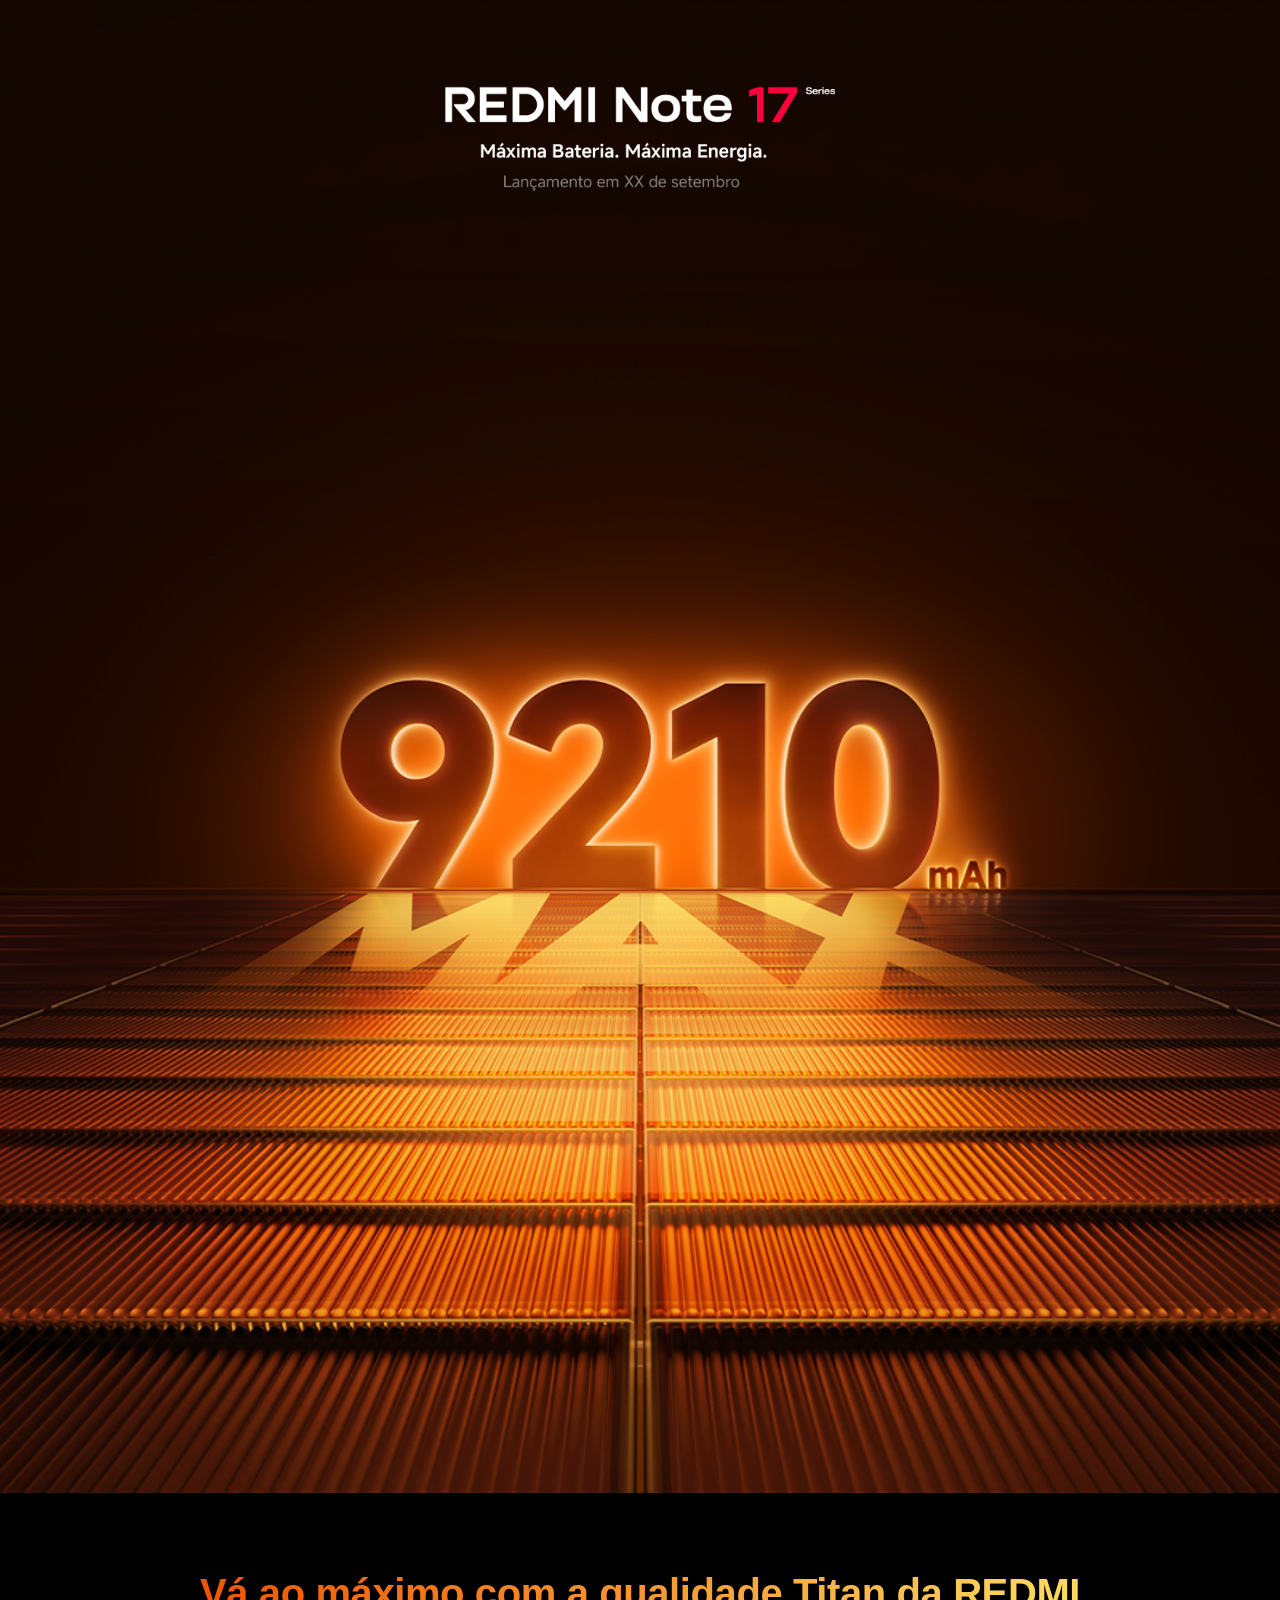
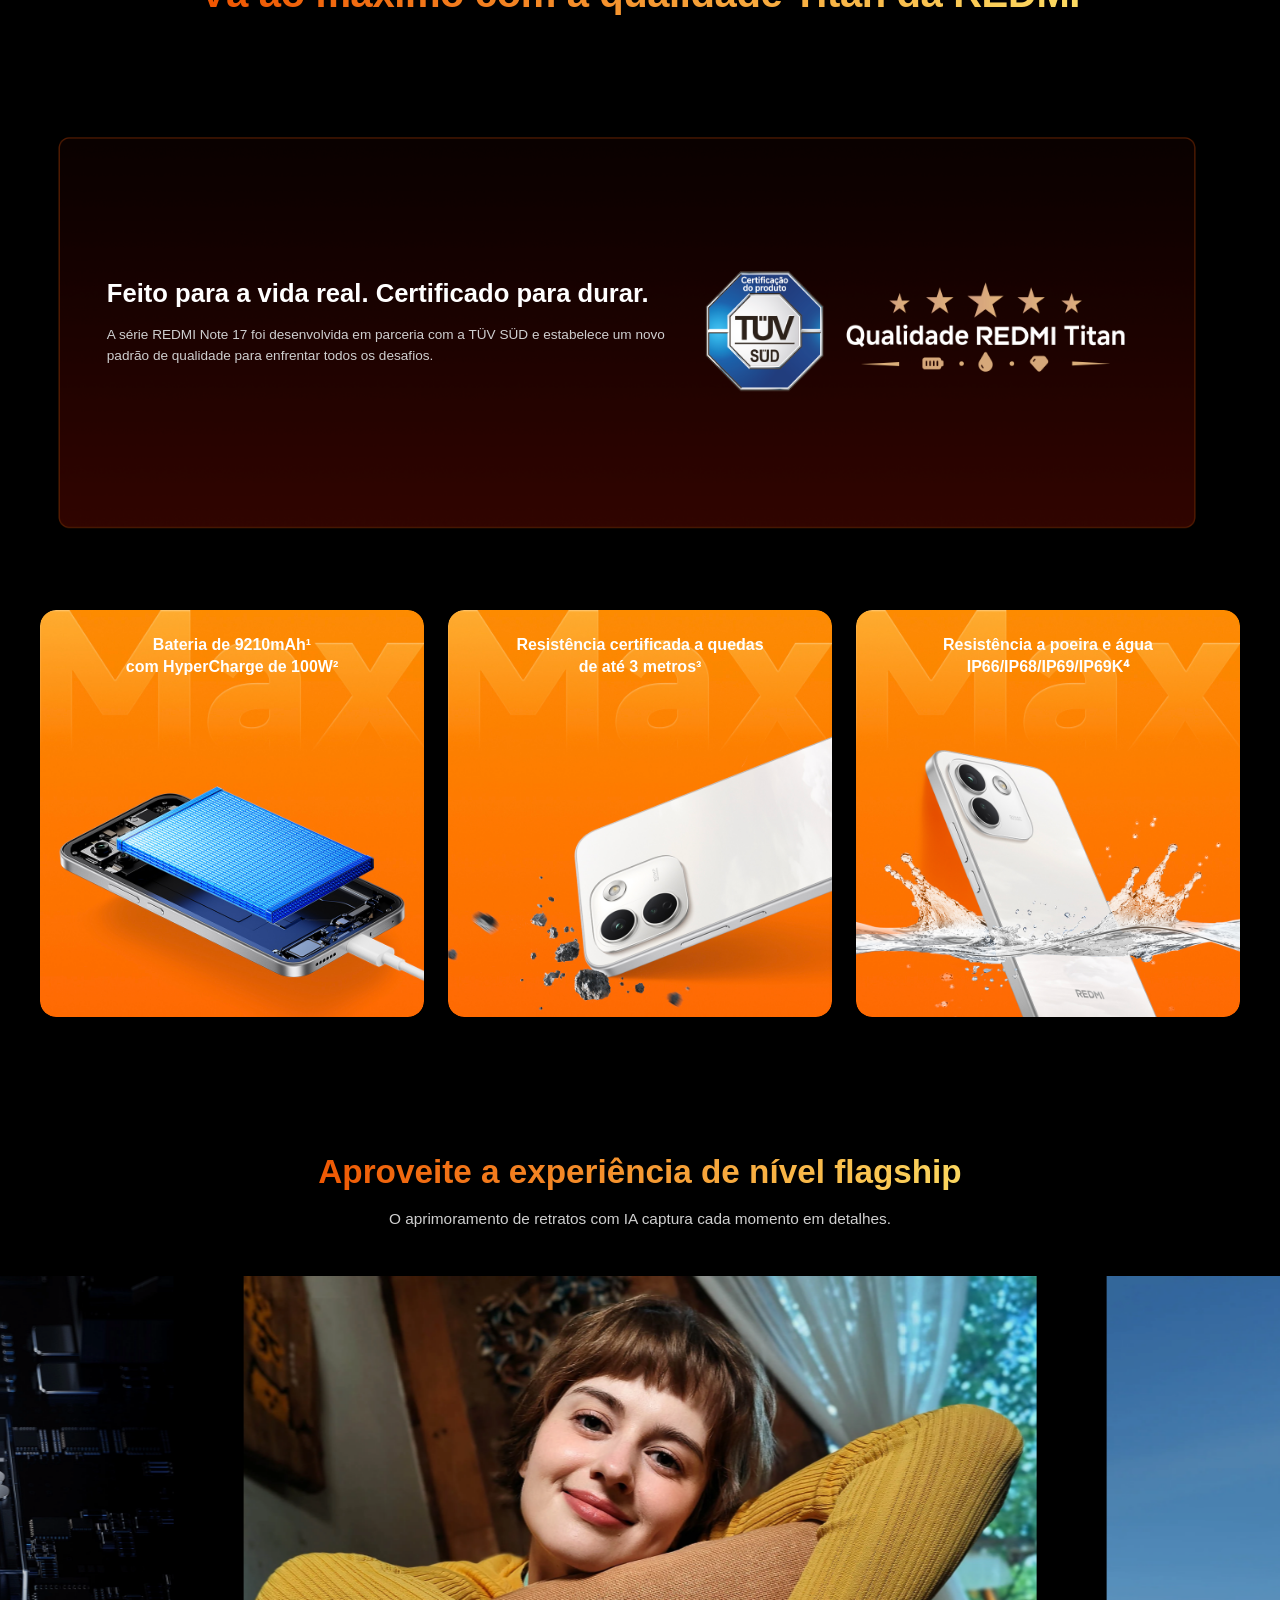
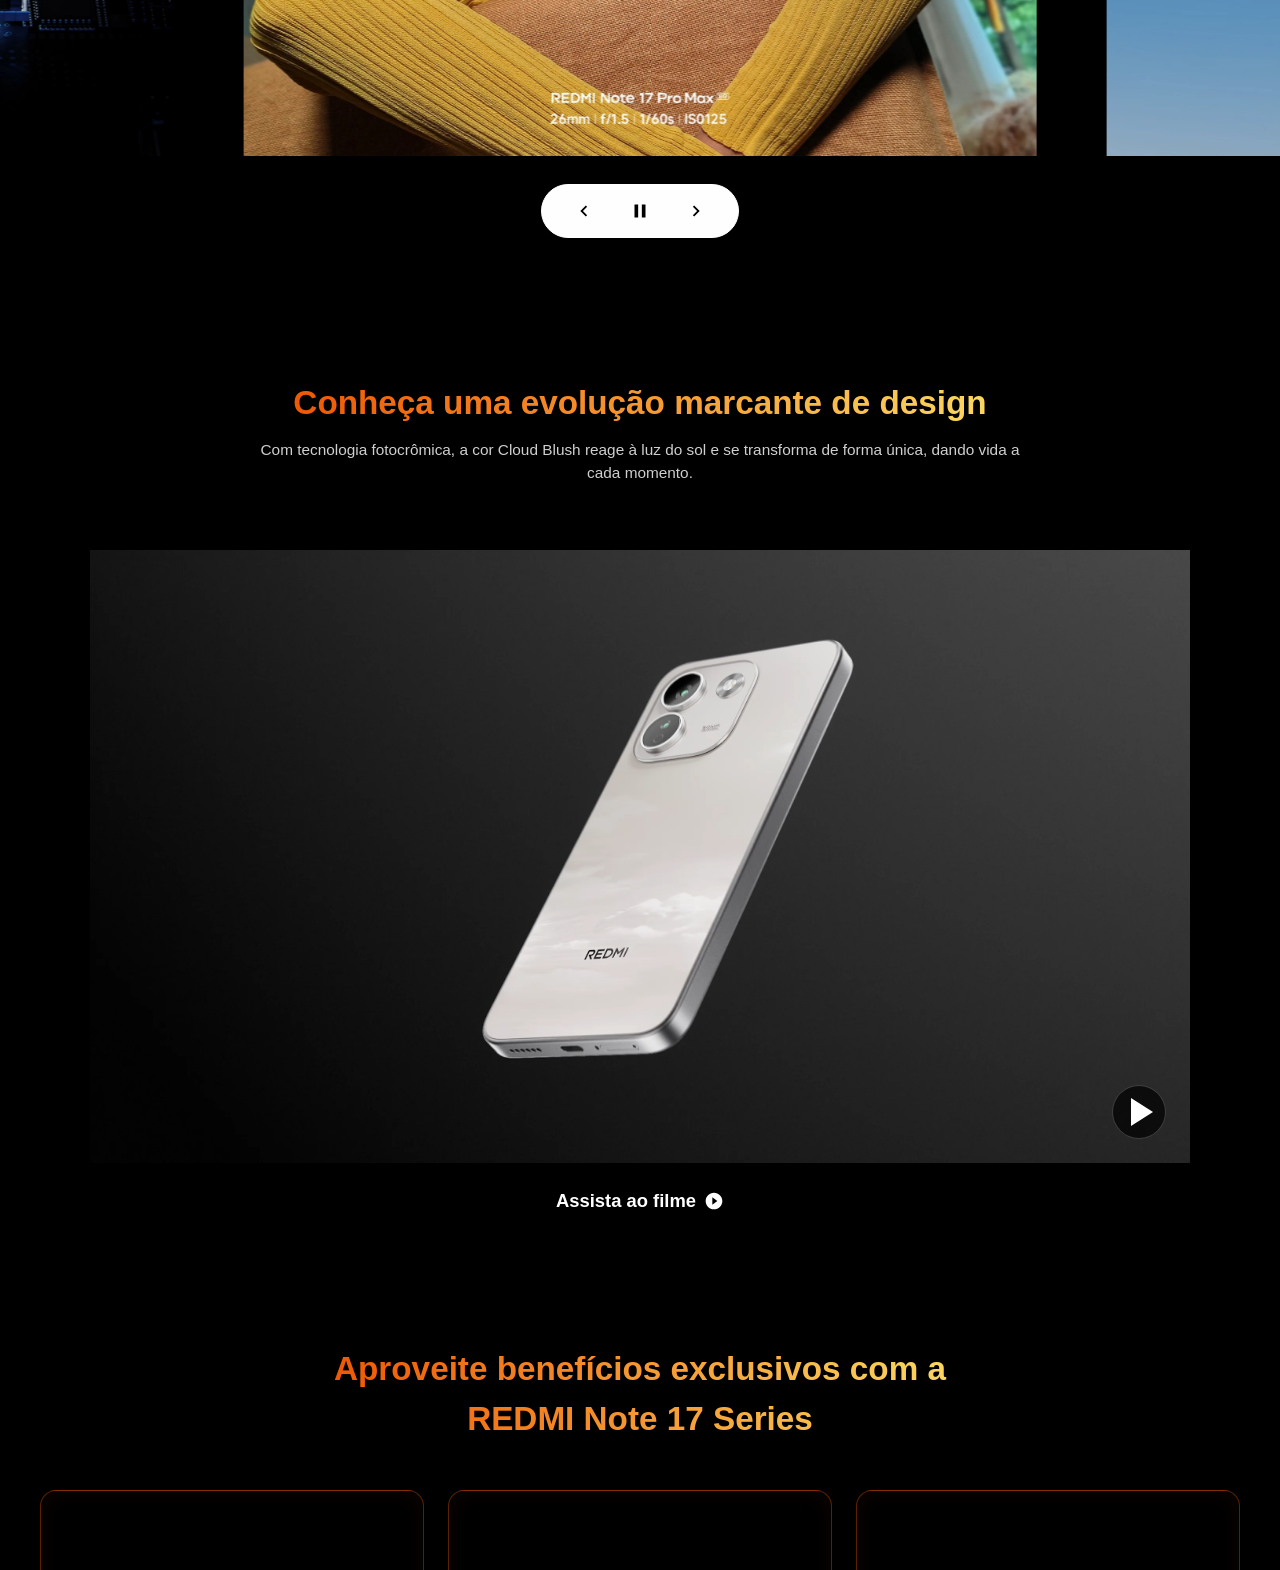
==== index.html @ 30ab3078 "vs01" ====
<!DOCTYPE html>
<html lang="pt-BR">

<head>
    <meta charset="UTF-8">
    <meta name="viewport" content="width=device-width, initial-scale=1.0">
    <meta name="description" content="Landing Page Premium - REDMI Note 17 Series">
    <title>REDMI Note 17 Series</title>

    <link rel="stylesheet" href="https://i02.appmifile.com/i18n/fonts/MiSansLatin/index.css">
    <link rel="stylesheet" href="css/style.css">
</head>

<body>

    <!-- CONTAINER PRINCIPAL DA LANDING PAGE (LINX READY) -->
    <main class="rn17-lp" id="rn17-lp">

        <!-- 1. HERO -->
        <header class="rn17-hero">
            <div class="rn17-hero__content">
                <div class="rn17-hero__slogan">
                    <picture>
                        <source media="(max-width: 768px)" srcset="assets/mob/Slogan.png">
                        <img src="assets/Desk/Slogan.png"
                            alt="REDMI Note 17 Series - Máxima Bateria. Máxima Energia. Lançamento em XX de setembro"
                            loading="eager">
                    </picture>
                </div>
            </div>
            <picture class="rn17-hero__bg">
                <source media="(max-width: 768px)" srcset="assets/mob/KV.png">
                <img src="assets/Desk/Banner_desk_RN17_Bateria.png" alt="Fundo Hero" class="rn17-hero__bg-img"
                    loading="eager">
            </picture>
        </header>

        <!-- 2. TÍTULO TITAN -->
        <section class="rn17-titan">
            <h2 class="rn17-titan__title">Vá ao máximo com a qualidade Titan da REDMI</h2>
        </section>

        <!-- 3. CARD TÜV -->
        <section class="rn17-tuv">
            <div class="rn17-tuv__card">
                <div class="rn17-tuv__content">
                    <h3 class="rn17-tuv__title">Feito para a vida real. Certificado para durar.</h3>
                    <p class="rn17-tuv__text">A série REDMI Note 17 foi desenvolvida em parceria com a TÜV SÜD e
                        estabelece um
                        novo padrão de qualidade para enfrentar todos os desafios.</p>
                </div>
                <picture>
                    <source media="(max-width: 768px)" srcset="assets/mob/Titan.png">
                    <img src="assets/Desk/TUV.png" alt="Qualidade Titan REDMI" loading="lazy">
                </picture>
            </div>
        </section>

        <!-- 4. BENEFÍCIOS -->
        <section class="rn17-benefits">
            <div class="rn17-benefits__grid">
                <!-- Card 1 -->
                <div class="rn17-benefits__card">
                    <p class="rn17-benefits__text">Bateria de 9210mAh¹<br>com HyperCharge de 100W²</p>
                    <picture>
                        <source media="(max-width: 768px)" srcset="assets/mob/Imagem%203.jpg">
                        <img src="assets/Desk/Imagem 3.jpg" alt="Bateria 9210mAh" loading="lazy">
                    </picture>
                </div>
                <!-- Card 2 -->
                <div class="rn17-benefits__card">
                    <p class="rn17-benefits__text">Resistência certificada a quedas<br>de até 3 metros³</p>
                    <picture>
                        <source media="(max-width: 768px)" srcset="assets/mob/Imagem%204.jpg">
                        <img src="assets/Desk/Imagem 4.jpg" alt="Resistência a quedas" loading="lazy">
                    </picture>
                </div>
                <!-- Card 3 -->
                <div class="rn17-benefits__card">
                    <p class="rn17-benefits__text">Resistência a poeira e água<br>IP66/IP68/IP69/IP69K⁴</p>
                    <picture>
                        <source media="(max-width: 768px)" srcset="assets/mob/Imagem%205.jpg">
                        <img src="assets/Desk/Imagem 5.jpg" alt="Resistência IP68" loading="lazy">
                    </picture>
                </div>
            </div>
        </section>

        <!-- 5. EXPERIÊNCIA FLAGSHIP (Slider) -->
        <section class="rn17-flagship">
            <h2 class="rn17-section-title">Aproveite a experiência de nível flagship</h2>
            <p class="rn17-section-subtitle">O aprimoramento de retratos com IA captura cada momento em detalhes.</p>

            <div class="rn17-slider-wrapper">
                <div class="rn17-slider-track" id="rn17-slider-track">
                    <div class="rn17-slide">
                        <picture>
                            <source media="(max-width: 768px)" srcset="assets/mob/slide-mob-01.webp">
                            <img src="assets/Desk/Imagem 6.webp" alt="Retrato IA REDMI Note 17" loading="lazy">
                        </picture>
                    </div>
                    <div class="rn17-slide">
                        <picture>
                            <source media="(max-width: 768px)" srcset="assets/mob/slide-mob-03.webp">
                            <img src="assets/Desk/Imagem 7.webp" alt="Retrato Praia REDMI Note 17" loading="lazy">
                        </picture>
                    </div>
                    <div class="rn17-slide">
                        <picture>
                            <source media="(max-width: 768px)" srcset="assets/mob/slide-mob-02.webp">
                            <img src="assets/Desk/Imagem 8.webp" alt="Snapdragon 6 Gen 5" loading="lazy">
                        </picture>
                    </div>
                    <div class="rn17-slide">
                        <picture>
                            <source media="(max-width: 768px)" srcset="assets/mob/slide-mob-04.webp">
                            <img src="assets/Desk/Imagem 9.webp" alt="12GB + 12GB RAM" loading="lazy">
                        </picture>
                    </div>
                </div>

                <div class="rn17-slider-controls">
                    <button class="rn17-slider-btn prev" id="rn17-slider-prev" aria-label="Slide anterior">
                        <svg viewBox="0 0 24 24" width="22" height="22">
                            <path fill="currentColor" d="M15.41 16.59L10.83 12l4.58-4.59L14 6l-6 6 6 6 1.41-1.41z" />
                        </svg>
                    </button>
                    <button class="rn17-slider-btn play-pause" id="rn17-slider-play-pause" aria-label="Pausar slider">
                        <svg class="icon-pause" viewBox="0 0 24 24" width="22" height="22">
                            <path fill="currentColor" d="M6 19h4V5H6v14zm8-14v14h4V5h-4z" />
                        </svg>
                        <svg class="icon-play" viewBox="0 0 24 24" width="22" height="22" style="display:none;">
                            <path fill="currentColor" d="M8 5v14l11-7z" />
                        </svg>
                    </button>
                    <button class="rn17-slider-btn next" id="rn17-slider-next" aria-label="Próximo slide">
                        <svg viewBox="0 0 24 24" width="22" height="22">
                            <path fill="currentColor" d="M8.59 16.59L13.17 12 8.59 7.41 10 6l6 6-6 6-1.41-1.41z" />
                        </svg>
                    </button>
                </div>
            </div>
        </section>

        <!-- 6. EVOLUÇÃO DE DESIGN -->
        <section class="rn17-design">
            <h2 class="rn17-section-title">Conheça uma evolução marcante de design</h2>
            <p class="rn17-section-subtitle">Com tecnologia fotocrômica, a cor Cloud Blush reage à luz do sol e se
                transforma
                de forma única, dando vida a cada momento.</p>
        </section>

        <!-- 7. VÍDEO DO PRODUTO -->
        <section class="rn17-video">
            <div class="rn17-video__thumbnail-box" id="rn17-open-video" role="button" tabindex="0">
                <picture>
                    <source media="(max-width: 768px)" srcset="assets/mob/videoframe_3147.png">
                    <img src="assets/Desk/videoframe_3147.png" alt="Apresentação Design"
                        class="rn17-video__thumbnail-img" loading="lazy">
                </picture>
                <div class="rn17-video__play-overlay">
                    <svg viewBox="0 0 24 24" width="48" height="48">
                        <path fill="currentColor" d="M8 5v14l11-7z" />
                    </svg>
                </div>
            </div>
            <div class="rn17-video__watch-btn" id="rn17-watch-btn" role="button" tabindex="0">
                Assista ao filme
                <svg viewBox="0 0 24 24" width="20" height="20" style="vertical-align: middle; margin-left: 8px;">
                    <path fill="currentColor"
                        d="M12 2C6.48 2 2 6.48 2 12s4.48 10 10 10 10-4.48 10-10S17.52 2 12 2zm-2 14.5v-9l6 4.5-6 4.5z" />
                </svg>
            </div>
        </section>

        <!-- 8. BENEFÍCIOS EXCLUSIVOS -->
        <section class="rn17-exclusive">
            <h2 class="rn17-section-title rn17-text-center">Aproveite benefícios exclusivos com a<br>REDMI Note 17
                Series</h2>

            <div class="rn17-exclusive__grid">
                <!-- Spotify -->
                <div class="rn17-exclusive__card">
                    <p>Teste de 3 meses do<br>Spotify Premium sem custo⁸</p>
                    <picture>
                        <source media="(max-width: 768px)" srcset="assets/mob/SPOTIFY.png">
                        <img src="assets/Desk/SPOTIFY.png" alt="Spotify" class="rn17-exclusive__icon" loading="lazy">
                    </picture>
                </div>
                <!-- YouTube -->
                <div class="rn17-exclusive__card">
                    <p>Teste de 2 meses do<br>YouTube Premium sem custo⁸</p>
                    <picture>
                        <source media="(max-width: 768px)" srcset="assets/mob/YOUTUBE.png">
                        <img src="assets/Desk/YOUTUBE.png" alt="YouTube" class="rn17-exclusive__icon" loading="lazy">
                    </picture>
                </div>
                <!-- Google One -->
                <div class="rn17-exclusive__card">
                    <p>Teste de 6 meses do Google One<br>com 200 GB de armazenamento<br>em nuvem sem custo⁸</p>
                    <picture>
                        <source media="(max-width: 768px)" srcset="assets/mob/1.png">
                        <img src="assets/Desk/1.png" alt="Google One" class="rn17-exclusive__icon" loading="lazy">
                    </picture>
                </div>
            </div>
        </section>

        <!-- 9. DISCLAIMER FINAL -->
        <footer class="rn17-disclaimer">
            <div class="rn17-disclaimer__content">
                <p>1. A capacidade típica da bateria é de 9210mAh.<br>2. Recomenda-se usar um adaptador de energia
                    Xiaomi de
                    100W ou superior.<br>3. Os dados de resistência a quedas de 3 metros são certificados pela SGS. O
                    telefone pode resistir a uma queda de 3 metros sobre uma superfície lisa de granito em condições de
                    teste do padrão SGS. Os resultados reais podem variar. Como dispositivo eletrônico de precisão, o
                    telefone ainda corre risco de danos em caso de queda. Tenha cuidado para evitar quedas e
                    colisões.<br>4.
                    O dispositivo é certificado como resistente à água e poeira exclusivamente em condições
                    laboratoriais
                    específicas que não correspondem às condições normais de uso. A garantia não cobre danos por
                    líquidos
                    causados por condições diferentes das condições de teste. A proteção contra entrada de água não é
                    permante e pode se deteriorar devido a desgastes, danos físicos e/ou à desmontagem necessária para
                    reparo. Para mais informações, consulte o site oficial da Xiaomi.<br>5. A experiência de software
                    semelhante à de um aparelho novo por 72 meses foi testada com um teste dedicado de envelhecimento de
                    software, que compara a experiência de software à de quando o dispositivo é novo. Resultados obtidos
                    nos
                    Laboratórios Internos da Xiaomi. A situação real pode variar conforme o ambiente de rede, os
                    cenários de
                    uso, os hábitos pessoais e outros fatores.<br>6. Os 24 GB de RAM com extensão de memória baseiam-se
                    na
                    versão com 12 GB de RAM. A RAM adicional ocupará uma quantidade correspondente de armazenamento ROM.
                    A
                    extensão de memória está disponível somente quando houver espaço de armazenamento suficiente no
                    dispositivo. A capacidade real de expansão da memória RAM varia entre os modelos.<br>7. Consulte os
                    Termos e Condições (TC) em mi.com após o lançamento do produto.<br>8. Elegibilidade limitada.
                    Aplicam-se
                    os Termos e Condições. Consulte os Termos e Condições completos em mi.com para obter
                    detalhes.<br>*9210mAh no visual principal refere-se ao valor típico da capacidade da bateria do
                    REDMI
                    Note 17 Pro Max 5G.<br>*Max no visual principal refere-se à maior capacidade de bateria entre todos
                    os
                    smartphones Xiaomi até setembro de 2026.<br>*Os modelos específicos e as datas de venda podem variar
                    conforme a região. Consulte seu vendedor local sobre a disponibilidade.<br>*Os vídeos, elementos
                    visuais, imagens e informações de produto desta página são apenas ilustrativos e podem não
                    representar o
                    produto final.<br>*Alguns recursos de smartphone mencionados nesta página não estão disponíveis em
                    todos
                    os telefones da série e podem estar disponíveis apenas em determinados modelos. Consulte o produto
                    real
                    para verificar os recursos disponíveis.</p>
            </div>
        </footer>

        <!-- MODAL VÍDEO -->
        <div class="rn17-modal" id="rn17-video-modal" aria-hidden="true">
            <div class="rn17-modal__overlay" id="rn17-video-overlay"></div>
            <div class="rn17-modal__content">
                <button class="rn17-modal__close" id="rn17-video-close" aria-label="Fechar vídeo">×</button>
                <video id="rn17-product-video" controls playsinline>
                    <source src="assets/Desk/a7005c0b4cedb954933821efaecbc8df.mp4" type="video/mp4">
                    Seu navegador não suporta a tag de vídeo.
                </video>
            </div>
        </div>

    </main>

    <script src="js/main.js"></script>
</body>

</html>
---- css/style.css ----
/* ==========================================================================
   REDMI NOTE 17 SERIES - LANDING PAGE (LINX READY)
   Arquivo Único de Estilos (Reset + Design System + Responsividade)
   ========================================================================== */

/* --------------------------------------------------------------------------
   0. RESET ESCOPADO (Protegido contra conflitos com a plataforma Linx)
   -------------------------------------------------------------------------- */


* {
    box-sizing: border-box;
    margin: 0;
    padding: 0;
}

.rn17-lp img,
.rn17-lp picture,
.rn17-lp video,
.rn17-lp canvas,
.rn17-lp svg {
    display: block;
    max-width: 100%;
}

.rn17-lp input,
.rn17-lp button,
.rn17-lp textarea,
.rn17-lp select {
    font: inherit;
}

.rn17-lp p,
.rn17-lp h1,
.rn17-lp h2,
.rn17-lp h3,
.rn17-lp h4,
.rn17-lp h5,
.rn17-lp h6 {
    overflow-wrap: break-word;
}

.rn17-lp a {
    text-decoration: none;
    color: inherit;
}

.rn17-lp ul,
.rn17-lp ol {
    list-style: none;
}

.rn17-lp button {
    background: none;
    border: none;
    cursor: pointer;
}

/* --------------------------------------------------------------------------
   1. DESIGN SYSTEM E CONTAINER PRINCIPAL
   -------------------------------------------------------------------------- */
.rn17-lp {
    --rn17-bg: #000000;
    --rn17-orange: #ff7a00;
    --rn17-orange-light: #ff9d3f;
    --rn17-gold: #dca55d;
    --rn17-text-primary: #ffffff;
    --rn17-text-secondary: #cfcfcf;
    --rn17-text-muted: #ffffff;
    --rn17-card-dark: #120504;
    --rn17-card-border: rgba(255, 102, 0, 0.35);
    --rn17-font: 'MiSans Latin', 'MiSans', -apple-system, BlinkMacSystemFont, Arial, sans-serif;

    background-color: var(--rn17-bg);
    color: var(--rn17-text-primary);
    font-family: var(--rn17-font);
    overflow-x: hidden;
    margin: 0;
    padding: 0;
    width: 100%;
    position: relative;
    line-height: 1.5;
    -webkit-font-smoothing: antialiased;
    -moz-osx-font-smoothing: grayscale;
}

/* --------------------------------------------------------------------------
   2. HERO
   -------------------------------------------------------------------------- */
.rn17-hero {
    position: relative;
    width: 100%;
    display: flex;
    flex-direction: column;
    align-items: center;
    justify-content: flex-start;
    overflow: hidden;
    background-color: var(--rn17-bg);
}

.rn17-hero__content {
    position: absolute;
    top: 0;
    left: 0;
    width: 100%;
    z-index: 2;
    display: flex;
    flex-direction: column;
    align-items: center;
    justify-content: center;
    padding-top: clamp(30px, 4vw, 60px);
    text-align: center;
    pointer-events: none;
}

.rn17-hero__slogan {
    display: flex;
    justify-content: center;
    align-items: center;
    width: 100%;
}

.rn17-hero__slogan picture {
    display: flex;
    justify-content: center;
    align-items: center;
    width: 100%;
}

.rn17-hero__slogan img {
    width: clamp(280px, 32vw, 520px);
    max-width: 90%;
    height: auto;
    display: block;
    margin: 0 auto;
}

.rn17-hero__bg {
    position: relative;
    width: 100%;
    display: block;
    z-index: 1;
}

.rn17-hero__bg-img {
    width: 100%;
    height: auto;
    display: block;
    object-fit: contain;
}

/* --------------------------------------------------------------------------
   3. TÍTULO TITAN
   -------------------------------------------------------------------------- */
.rn17-titan {
    padding: 70px 20px 40px;
    text-align: center;
}

.rn17-titan__title {
    font-size: clamp(1.4rem, 3.5vw, 2.5rem);
    font-weight: 700;
    letter-spacing: -0.01em;
    margin: 0;
    text-align: center;
    background-image: linear-gradient(to right, rgb(239, 84, 0), rgb(252, 219, 98));
    -webkit-background-clip: text;
    background-clip: text;
    color: transparent;
    display: inline-block;
}

/* --------------------------------------------------------------------------
   4. CARD TÜV
   -------------------------------------------------------------------------- */
.rn17-tuv {
    padding: 20px;
    display: flex;
    justify-content: center;
}

.rn17-tuv__card {
    max-width: 82rem;
    width: 100%;
    border-radius: 16px;
    overflow: hidden;
    position: relative;
}

.rn17-tuv__content {
    position: absolute;
    top: 50%;
    left: 7%;
    transform: translateY(-50%);
    max-width: 46%;
    z-index: 2;
}

.rn17-tuv__title {
    font-size: clamp(1.2rem, 2vw, 1.9rem);
    font-weight: 700;
    margin: 0 0 14px 0;
    color: #ffffff;
    line-height: 1.3;
}

.rn17-tuv__text {
    font-size: clamp(0.85rem, 1vw, 1.1rem);
    line-height: 1.55;
    color: var(--rn17-text-secondary);
    margin: 0;
}

.rn17-tuv__card picture,
.rn17-tuv__card img {
    width: 100%;
    height: auto;
    display: block;
    border-radius: 16px;
}

/* --------------------------------------------------------------------------
   5. BENEFÍCIOS
   -------------------------------------------------------------------------- */
.rn17-benefits {
    padding: 30px 20px 60px;
    display: flex;
    justify-content: center;
}

.rn17-benefits__grid {
    display: grid;
    grid-template-columns: repeat(3, 1fr);
    gap: 24px;
    max-width: 1200px;
    width: 100%;
}

.rn17-benefits__card {
    border-radius: 16px;
    overflow: hidden;
    position: relative;
    display: flex;
    justify-content: center;
    box-shadow: 0 8px 24px rgba(0, 0, 0, 0.4);
}

.rn17-benefits__text {
    position: absolute;
    top: 24px;
    left: 0;
    width: 100%;
    text-align: center;
    font-size: clamp(1rem, 1.25vw, 1.25rem);
    font-weight: 700;
    line-height: 1.35;
    z-index: 2;
    padding: 0 16px;
    margin: 0;
    color: #ffffff;
    box-sizing: border-box;
}

.rn17-benefits__card picture,
.rn17-benefits__card img {
    width: 100%;
    height: 100%;
    object-fit: cover;
    display: block;
    border-radius: 16px;
    transition: transform 0.3s ease;
}

.rn17-benefits__card:hover img {
    transform: scale(1.02);
}

/* --------------------------------------------------------------------------
   6. EXPERIÊNCIA FLAGSHIP (Slider)
   -------------------------------------------------------------------------- */
.rn17-flagship {
    padding: 70px 0;
    text-align: center;
    overflow: hidden;
    width: 100%;
    position: relative;
}

.rn17-section-title {
    font-size: clamp(1.4rem, 2.6vw, 2.3rem);
    margin: 0 0 10px 0;
    font-weight: 700;
    text-align: center;
    padding: 0 20px;
    background-image: linear-gradient(to right, rgb(239, 84, 0), rgb(252, 219, 98));
    -webkit-background-clip: text;
    background-clip: text;
    color: transparent;
    display: inline-block;
}

.rn17-section-subtitle {
    font-size: clamp(0.9rem, 1.2vw, 1.15rem);
    color: var(--rn17-text-secondary);
    margin: 0 auto 36px auto;
    max-width: 800px;
    padding: 0 20px;
    line-height: 1.5;
    text-align: center;
}

.rn17-slider-wrapper {
    position: relative;
    width: 100%;
    overflow: hidden;
    margin: 0 auto;
    padding: 10px 0;
}

.rn17-slider-track {
    display: flex;
    align-items: center;
    gap: 70px;
    width: max-content;
    transition: transform 0.55s cubic-bezier(0.25, 1, 0.5, 1);
    will-change: transform;
    cursor: grab;
    user-select: none;
}

.rn17-slider-track:active {
    cursor: grabbing;
}

.rn17-slide {
    flex-shrink: 0;
    width: min(880px, 62vw);
    height: 480px;
    overflow: hidden;
    position: relative;
    transition: opacity 0.4s ease, transform 0.4s ease;
    opacity: 0.85;
}

.rn17-slide.active {
    opacity: 1;
}

.rn17-slide picture,
.rn17-slide img {
    display: block;
    width: 100%;
    height: 100%;
    object-fit: cover;
}

.rn17-slider-controls {
    display: flex;
    justify-content: center;
    align-items: center;
    gap: 20px;
    margin-top: 28px;
    background: rgba(255, 254, 254);
    backdrop-filter: blur(10px);
    -webkit-backdrop-filter: blur(10px);
    padding: 8px 24px;
    border-radius: 30px;
    width: fit-content;
    margin-left: auto;
    margin-right: auto;
    border: 1px solid rgba(255, 255, 255);
}

.rn17-slider-btn {
    color: #000000;
    display: flex;
    align-items: center;
    justify-content: center;
    border-radius: 50%;
    width: 36px;
    height: 36px;
    transition: background 0.2s, transform 0.2s;
    background: none;
    border: none;
    cursor: pointer;
}

.rn17-slider-btn:hover {
    background: rgba(255, 255, 255);
    transform: scale(1.08);
}

/* --------------------------------------------------------------------------
   7. EVOLUÇÃO DE DESIGN
   -------------------------------------------------------------------------- */
.rn17-design {
    padding: 60px 20px 30px;
    text-align: center;
}

/* --------------------------------------------------------------------------
   8. VÍDEO DO PRODUTO
   -------------------------------------------------------------------------- */
.rn17-video {
    display: flex;
    flex-direction: column;
    align-items: center;
    padding: 0 20px 70px;
}

.rn17-video__thumbnail-box {
    position: relative;
    max-width: 1100px;
    width: 100%;
    overflow: hidden;
    cursor: pointer;
    background: #000;
}

.rn17-video__thumbnail-box picture,
.rn17-video__thumbnail-img {
    width: 100%;
    height: auto;
    display: block;
    transition: opacity 0.3s;
}

.rn17-video__thumbnail-box:hover .rn17-video__thumbnail-img {
    opacity: 0.85;
}

.rn17-video__play-overlay {
    position: absolute;
    bottom: 24px;
    right: 24px;
    width: 54px;
    height: 54px;
    background: rgba(0, 0, 0, 0.7);
    border: 1px solid rgba(255, 255, 255, 0.2);
    border-radius: 50%;
    display: flex;
    align-items: center;
    justify-content: center;
    color: white;
    transition: background 0.3s, transform 0.3s;
}

.rn17-video__thumbnail-box:hover .rn17-video__play-overlay {
    background: rgba(0, 0, 0, 0.9);
    transform: scale(1.08);
}

.rn17-video__watch-btn {
    margin-top: 24px;
    font-size: 1.15rem;
    font-weight: 700;
    cursor: pointer;
    display: flex;
    align-items: center;
    justify-content: center;
    color: #ffffff;
    transition: color 0.3s;
}

.rn17-video__watch-btn:hover {
    color: var(--rn17-orange-light);
}

/* --------------------------------------------------------------------------
   9. MODAL DE VÍDEO
   -------------------------------------------------------------------------- */
.rn17-modal {
    position: fixed;
    top: 0;
    left: 0;
    width: 100%;
    height: 100%;
    z-index: 99999;
    display: flex;
    align-items: center;
    justify-content: center;
    opacity: 0;
    visibility: hidden;
    transition: opacity 0.3s ease, visibility 0.3s ease;
}

.rn17-modal.active {
    opacity: 1;
    visibility: visible;
}

.rn17-modal__overlay {
    position: absolute;
    top: 0;
    left: 0;
    width: 100%;
    height: 100%;
    background: rgba(0, 0, 0, 0.92);
}

.rn17-modal__content {
    position: relative;
    width: 90%;
    max-width: 1000px;
    background: #000;
    border-radius: 12px;
    overflow: hidden;
    z-index: 100000;
}

.rn17-modal__close {
    position: absolute;
    top: 12px;
    right: 12px;
    color: white;
    font-size: 2rem;
    line-height: 1;
    z-index: 100001;
    background: rgba(0, 0, 0, 0.6);
    border: none;
    border-radius: 50%;
    width: 40px;
    height: 40px;
    display: flex;
    align-items: center;
    justify-content: center;
    cursor: pointer;
}

.rn17-modal__content video {
    width: 100%;
    height: auto;
    display: block;
}

/* --------------------------------------------------------------------------
   10. BENEFÍCIOS EXCLUSIVOS
   -------------------------------------------------------------------------- */
.rn17-exclusive {
    padding: 60px 20px 70px;
    display: flex;
    flex-direction: column;
    align-items: center;
}

.rn17-text-center {
    text-align: center;
}

.rn17-exclusive__grid {
    display: grid;
    grid-template-columns: repeat(3, 1fr);
    gap: 24px;
    max-width: 1200px;
    width: 100%;
    margin-top: 36px;
}

.rn17-exclusive__card {
    background: linear-gradient(#000 22%, #470c04 100%);
    border: 1px solid rgba(255, 102, 0, 0.35);
    border-radius: 16px;
    padding: 36px 20px;
    display: flex;
    flex-direction: column;
    align-items: center;
    text-align: center;
    justify-content: center;
    gap: 32px;
    aspect-ratio: 1 / 1;
    width: 100%;
    box-sizing: border-box;
    box-shadow: inset 0 0 24px rgba(255, 102, 0, 0.05), 0 8px 24px rgba(0, 0, 0, 0.4);
    transition: transform 0.3s ease, border-color 0.3s ease;
}


.rn17-exclusive__card:hover {
    transform: translateY(-4px);
    border-color: rgba(255, 120, 0, 0.55);
}

.rn17-exclusive__card picture {
    display: flex;
    justify-content: center;
    align-items: center;
    width: 100%;
}

.rn17-exclusive__card p {
    font-size: 1.05rem;
    font-weight: 700;
    line-height: 1.4;
    margin: 0;
    color: #ffffff;
}

.rn17-exclusive__icon {
    width: 72px;
    height: 72px;
    object-fit: contain;
    display: block;
    margin: 0 auto;
}

/* --------------------------------------------------------------------------
   11. DISCLAIMER FINAL
   -------------------------------------------------------------------------- */
.rn17-disclaimer {
    padding: 40px 20px 60px;
    background-color: #000;
}

.rn17-disclaimer__content {
    max-width: 1200px;
    margin: 0 auto;
    font-size: 0.75rem;
    color: var(--rn17-text-muted);
    text-align: center;
    line-height: 1.55;
}

/* ==========================================================================
   12. RESPONSIVIDADE (MEDIA QUERIES)
   ========================================================================== */

/* ---- 1200px — Notebook / Small Desktop ---- */
@media (max-width: 1200px) {

    .rn17-benefits__grid,
    .rn17-exclusive__grid {
        gap: 16px;
    }
}

/* ---- 1024px — Tablet Landscape ---- */
@media (max-width: 1024px) {

    .rn17-benefits__grid,
    .rn17-exclusive__grid {
        grid-template-columns: repeat(2, 1fr);
        gap: 18px;
    }

    .rn17-tuv__content {
        max-width: 52%;
        left: 6%;
    }

    .rn17-slide {
        width: min(720px, 70vw);
        height: 400px;
    }
}

/* ---- 768px — Tablet Portrait / Mobile ---- */
@media (max-width: 768px) {

    /* 1. HERO */
    .rn17-hero {
        min-height: auto;
        justify-content: flex-start;
    }

    .rn17-hero__content {
        padding-top: clamp(20px, 4.5vw, 36px);
        width: 100%;
        display: flex;
        flex-direction: column;
        align-items: center;
        justify-content: center;
        text-align: center;
        box-sizing: border-box;
    }

    .rn17-hero__slogan {
        width: 100%;
        display: flex;
        justify-content: center;
        align-items: center;
    }

    .rn17-hero__slogan picture {
        display: flex;
        justify-content: center;
        align-items: center;
        width: 100%;
    }

    .rn17-hero__slogan img {
        width: 76%;
        max-width: 320px;
        height: auto;
        display: block;
        margin: 0 auto;
    }

    /* 2. TÍTULO TITAN */
    .rn17-titan {
        padding: 48px 16px 24px;
        text-align: center;
    }

    .rn17-titan__title {
        font-size: clamp(1.2rem, 4.2vw, 1.55rem);
        line-height: 1.35;
        text-align: center;
    }

    /* 3. CARD TÜV */
    .rn17-tuv {
        padding: 0 16px 24px;
        display: flex;
        justify-content: center;
    }

    .rn17-tuv__card {
        position: relative;
        width: 100%;
        max-width: 440px;
        border-radius: 16px;
        overflow: hidden;
        display: block;
        background: transparent;
        border: none;
        padding: 0;
        box-shadow: 0 8px 24px rgba(0, 0, 0, 0.4);
    }

    .rn17-tuv__card picture,
    .rn17-tuv__card picture img {
        width: 100%;
        height: auto;
        display: block;
        border-radius: 16px;
    }

    .rn17-tuv__content {
        position: absolute;
        top: 10%;
        left: 0;
        width: 100%;
        transform: none;
        max-width: 100%;
        text-align: center;
        padding: 0 20px;
        box-sizing: border-box;
        z-index: 2;
        margin-bottom: 0;
    }

    .rn17-tuv__title {
        font-size: clamp(1.15rem, 3.8vw, 1.35rem);
        font-weight: 700;
        margin-bottom: 10px;
        line-height: 1.3;
        text-align: center;
        color: #ffffff;
    }

    .rn17-tuv__text {
        font-size: clamp(0.78rem, 2.4vw, 0.88rem);
        line-height: 1.5;
        color: var(--rn17-text-secondary);
        max-width: 320px;
        margin: 0 auto;
        text-align: center;
    }

    /* 4. BENEFÍCIOS */
    .rn17-benefits {
        padding: 10px 43px 36px;
        display: flex;
        justify-content: center;
    }

    .rn17-benefits__grid {
        grid-template-columns: 1fr;
        gap: 16px;
        width: 100%;
        max-width: 440px;
    }

    .rn17-benefits__card {
        border-radius: 0;
        position: relative;
        overflow: hidden;
        box-shadow: none;
    }

    .rn17-benefits__card picture,
    .rn17-benefits__card img {
        border-radius: 0;
        width: 100%;
        height: auto;
        display: block;
    }

    .rn17-benefits__text {
        font-size: clamp(1.1rem, 3.8vw, 1.35rem);
        font-weight: 700;
        top: 10%;
        padding: 0 16px;
        line-height: 1.3;
    }

    /* 5. FLAGSHIP SLIDER */
    .rn17-flagship {
        padding: 44px 0 28px;
    }

    .rn17-flagship .rn17-section-title {
        font-size: clamp(1.2rem, 4.2vw, 1.45rem);
        line-height: 1.3;
        padding: 0 16px;
        margin-bottom: 8px;
    }

    .rn17-flagship .rn17-section-subtitle {
        font-size: 0.88rem;
        padding: 0 20px;
        margin-bottom: 24px;
        line-height: 1.45;
    }

    .rn17-slider-wrapper {
        padding: 0;
    }

    .rn17-slider-track {
        gap: 14px;
    }

    .rn17-slide {
        width: 78vw;
        max-width: 360px;
        height: clamp(500px, 128vw, 560px);
        border-radius: 0;
        opacity: 0.95;
    }

    .rn17-slide.active {
        opacity: 1;
    }

    .rn17-slide picture,
    .rn17-slide img {
        border-radius: 0;
        object-fit: cover;
    }

    .rn17-slider-controls {
        margin-top: 22px;
        gap: 18px;
        padding: 6px 20px;
        background: #ffffff;
    }

    .rn17-slider-btn {
        width: 32px;
        height: 32px;
        color: #000000;
    }

    /* 6. EVOLUÇÃO DE DESIGN */
    .rn17-design {
        padding: 40px 16px 24px;
    }

    .rn17-design .rn17-section-title {
        font-size: clamp(1.2rem, 4.2vw, 1.45rem);
        line-height: 1.3;
    }

    .rn17-design .rn17-section-subtitle {
        font-size: 0.88rem;
        line-height: 1.55;
    }

    /* 7. VÍDEO DO PRODUTO */
    .rn17-video {
        padding: 0 16px 50px;
    }

    .rn17-video__thumbnail-box {
        width: 100%;
        max-width: 440px;
    }

    .rn17-video__play-overlay {
        bottom: 12px;
        right: 12px;
        width: 38px;
        height: 38px;
    }

    .rn17-video__play-overlay svg {
        width: 24px;
        height: 24px;
    }

    .rn17-video__watch-btn {
        font-size: 1rem;
        margin-top: 18px;
    }

    /* 8. BENEFÍCIOS EXCLUSIVOS */
    .rn17-exclusive {
        padding: 22px 43px 50px;
    }

    .rn17-exclusive .rn17-section-title {
        font-size: clamp(1.2rem, 4.2vw, 1.45rem);
        line-height: 1.35;
        padding: 0 10px;
    }

    .rn17-exclusive__grid {
        display: flex;
        flex-direction: column;
        align-items: center;
        gap: 16px;
        margin-top: 28px;
        width: 100%;
        max-width: 440px;
    }

    .rn17-exclusive__card {
        background: linear-gradient(#000 22%, #470c04 100%);
        border: 1px solid rgb(255, 102, 0);
        border-radius: 16px;
        padding: clamp(24px, 6vw, 36px) 20px;
        aspect-ratio: 1 / 1;
        width: 100%;
        max-width: 440px;
        min-height: auto;
        display: flex;
        flex-direction: column;
        align-items: center;
        justify-content: center;
        gap: clamp(22px, 5.5vw, 36px);
        text-align: center;
        box-shadow: inset 0 0 20px rgba(255, 102, 0, 0.05), 0 8px 24px rgba(0, 0, 0, 0.4);
    }

    .rn17-exclusive__card p {
        font-size: clamp(1.02rem, 3.6vw, 1.15rem);
        font-weight: 700;
        line-height: 1.35;
        color: #ffffff;
        margin: 0;
    }

    .rn17-exclusive__icon {
        width: clamp(64px, 17vw, 76px);
        height: auto;
    }

    /* 9. DISCLAIMER */
    .rn17-disclaimer {
        padding: 28px 16px 50px;
    }

    .rn17-disclaimer__content {
        font-size: 0.68rem;
        text-align: left;
        line-height: 1.55;
    }
}

/* ---- 480px — Mobile Small ---- */
@media (max-width: 480px) {
    .rn17-hero__content {
        padding-top: clamp(18px, 5vw, 28px);
    }

    .rn17-hero__slogan img {
        width: 80%;
        max-width: 280px;
    }

    .rn17-titan__title,
    .rn17-section-title {
        font-size: 1.25rem;
    }

    .rn17-section-subtitle {
        font-size: 0.82rem;
    }

    .rn17-tuv__title {
        font-size: 1.2rem;
    }

    .rn17-tuv__text {
        font-size: 0.8rem;
    }

    .rn17-benefits__text {
        font-size: 1.1rem;
        top: 9%;
    }

    .rn17-slide {
        width: 78vw;
        max-width: 340px;
        height: clamp(480px, 126vw, 540px);
        border-radius: 0;
    }

    .rn17-exclusive__card {
        aspect-ratio: 1 / 1;
        padding: clamp(20px, 5vw, 30px) 16px;
        gap: clamp(18px, 4.5vw, 28px);
    }

    .rn17-exclusive__card p {
        font-size: clamp(0.92rem, 3.5vw, 1.05rem);
    }

    .rn17-exclusive__icon {
        width: clamp(58px, 15vw, 68px);
        height: auto;
    }
}

/* ---- 375px — Mobile Extra Small ---- */
@media (max-width: 375px) {
    .rn17-hero__content {
        padding-top: clamp(14px, 4.5vw, 22px);
    }

    .rn17-hero__slogan img {
        width: 82%;
        max-width: 250px;
    }

    .rn17-titan__title,
    .rn17-section-title {
        font-size: 1.15rem;
    }

    .rn17-tuv__title {
        font-size: 1.1rem;
    }

    .rn17-benefits__text {
        font-size: 0.98rem;
        top: 8%;
    }

    .rn17-slide {
        width: 78vw;
        max-width: 310px;
        height: clamp(440px, 126vw, 490px);
        border-radius: 0;
    }

    .rn17-exclusive__card {
        aspect-ratio: 1 / 1;
        padding: 18px 14px;
        gap: 16px;
    }

    .rn17-exclusive__card p {
        font-size: 0.88rem;
    }

    .rn17-exclusive__icon {
        width: 52px;
        height: 52px;
    }
}
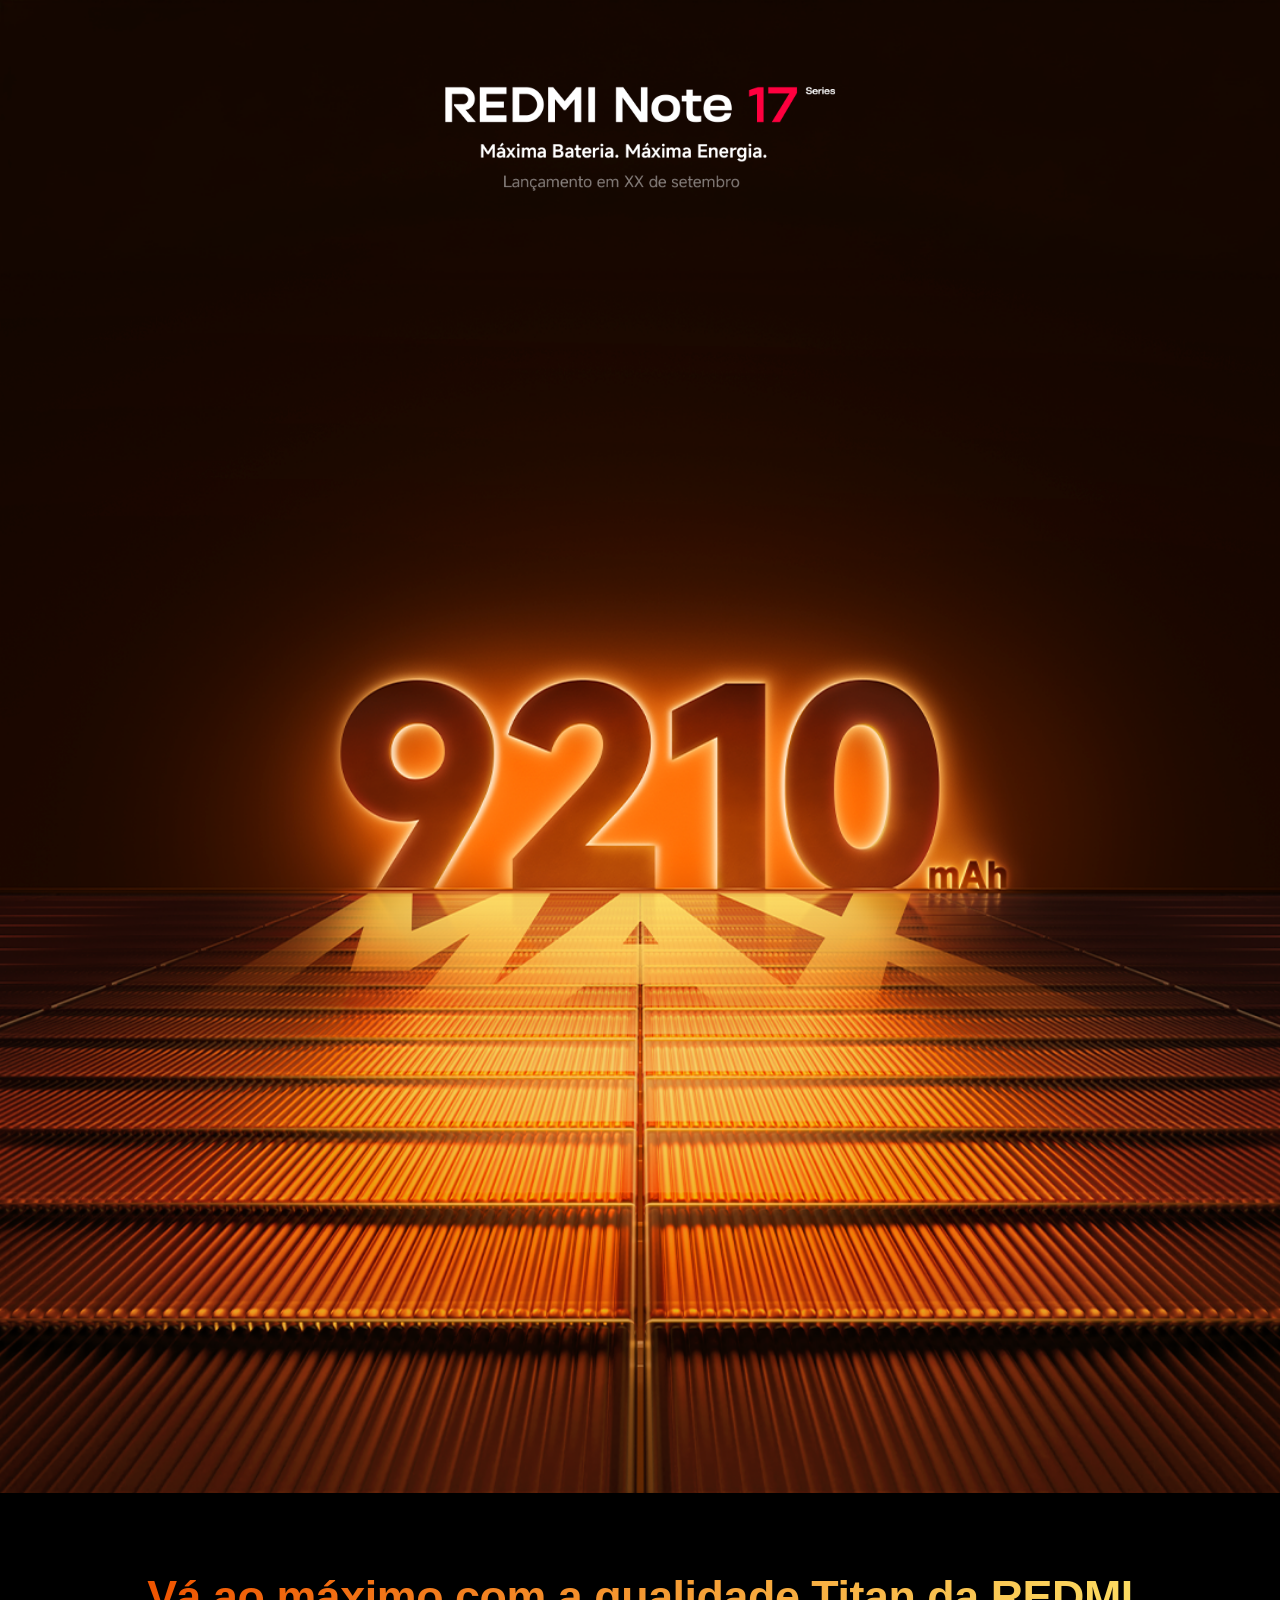
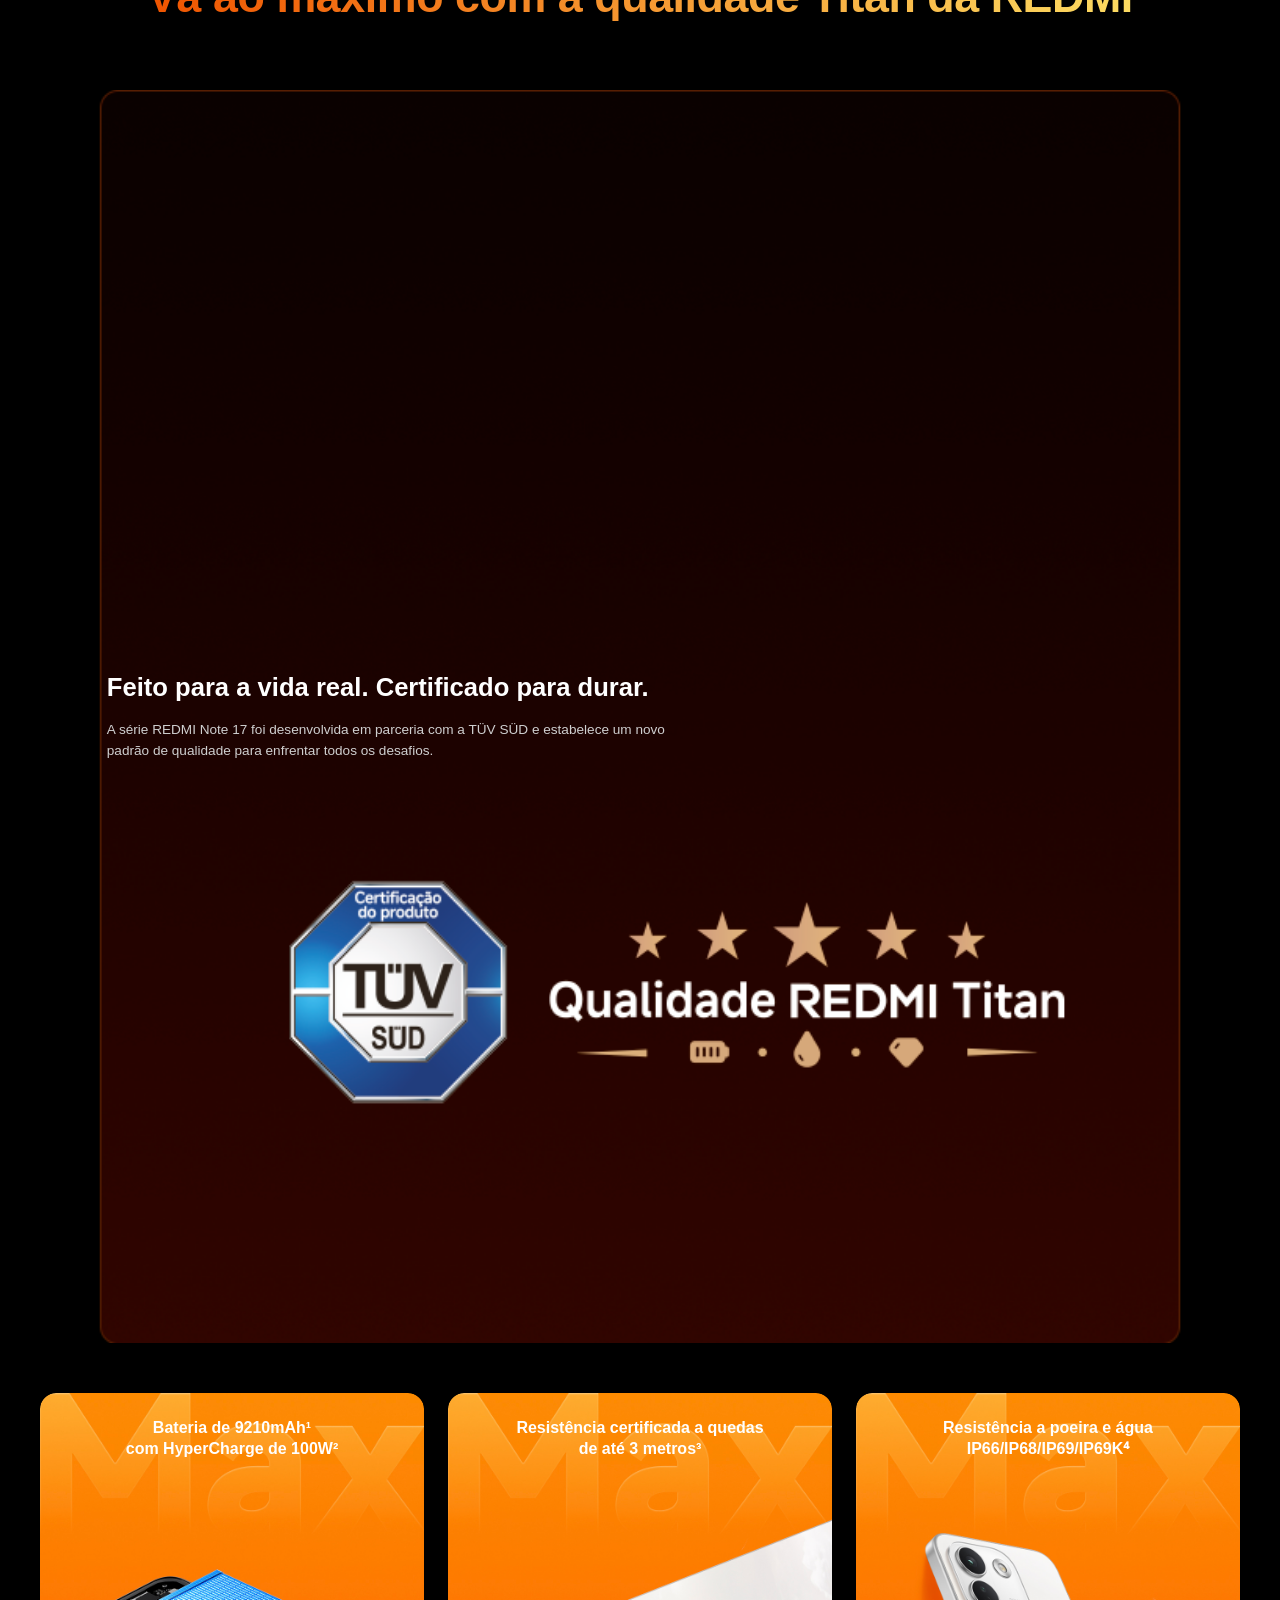
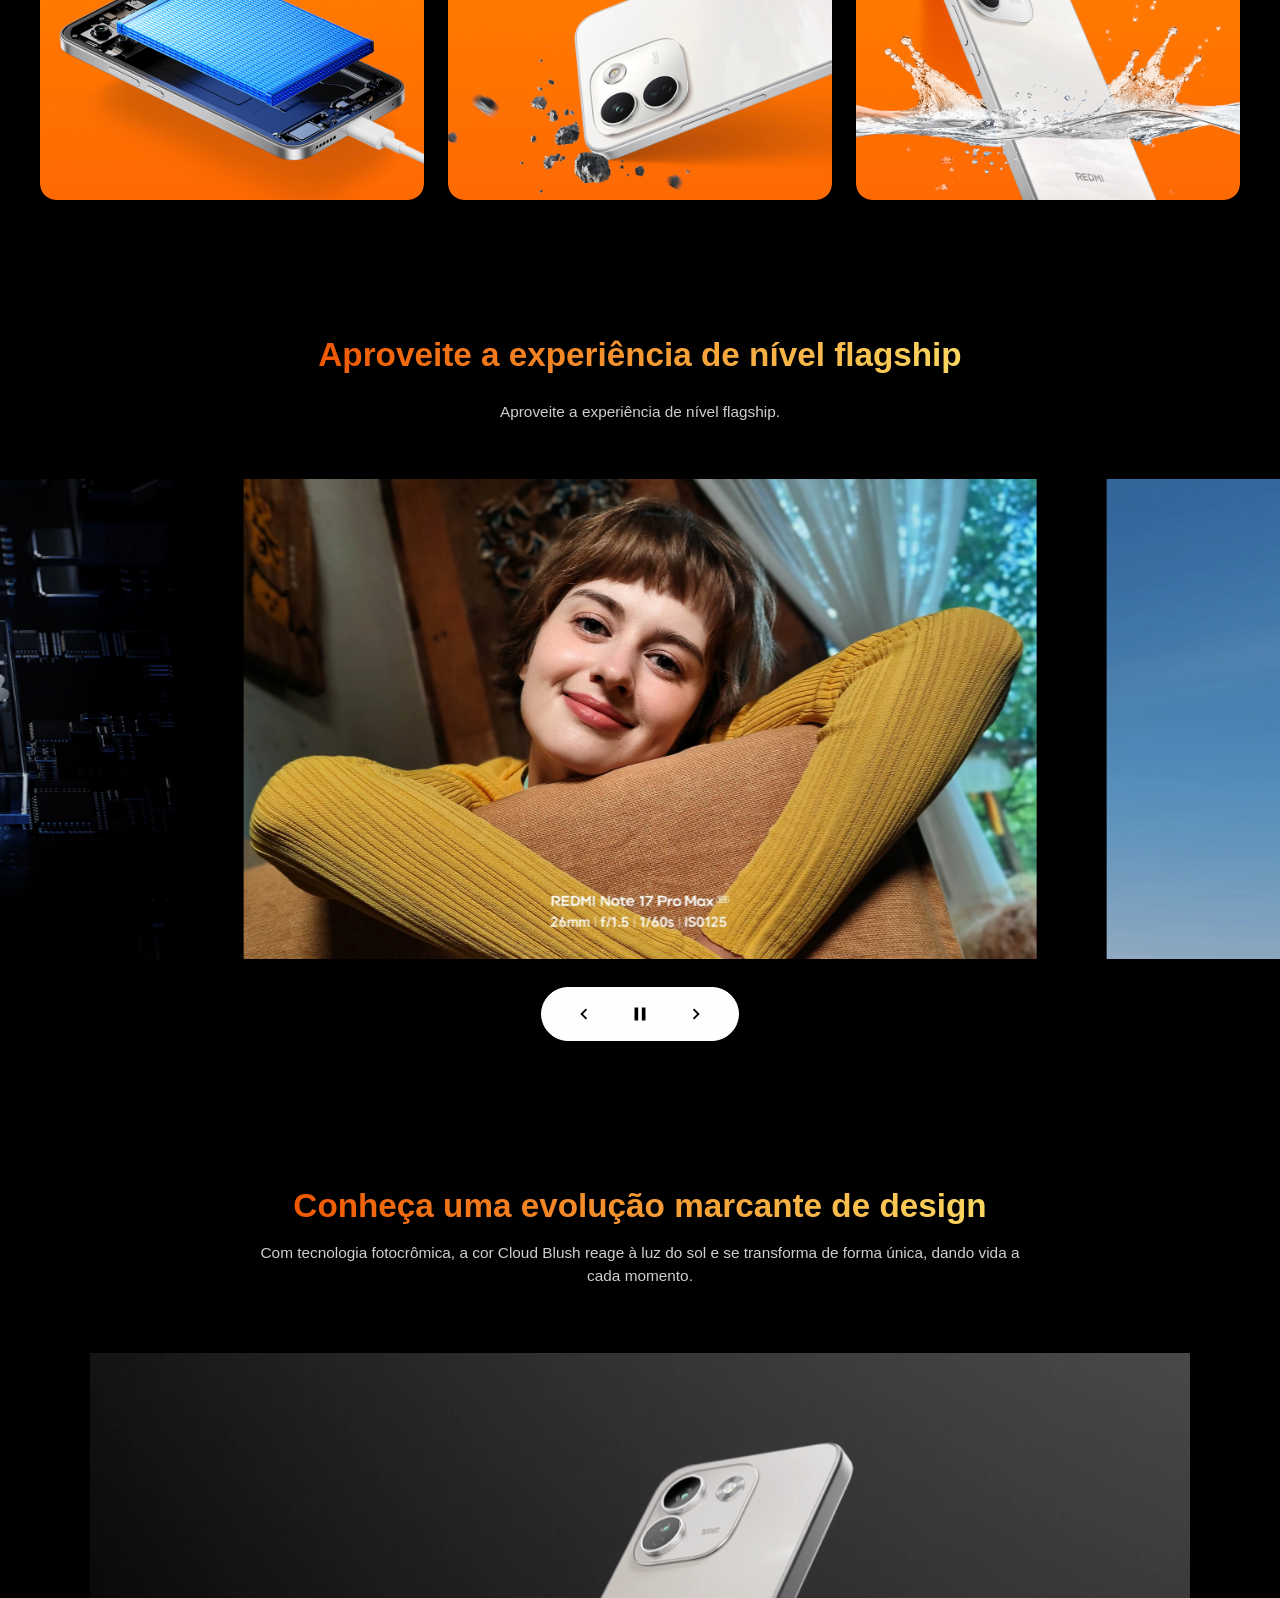
==== commit 43c1c3fe: "vs01" ====
--- a/index.html
+++ b/index.html
@@ -88,30 +88,30 @@
 
         <!-- 5. EXPERIÊNCIA FLAGSHIP (Slider) -->
         <section class="rn17-flagship">
-            <h2 class="rn17-section-title">Aproveite a experiência de nível flagship</h2>
-            <p class="rn17-section-subtitle">O aprimoramento de retratos com IA captura cada momento em detalhes.</p>
+            <h2 class="rn17-section-title" id="rn17-slider-title">Aproveite a experiência de nível flagship</h2>
+            <p class="rn17-section-subtitle" id="rn17-slider-subtitle">Aproveite a experiência de nível flagship.</p>
 
             <div class="rn17-slider-wrapper">
                 <div class="rn17-slider-track" id="rn17-slider-track">
-                    <div class="rn17-slide">
+                    <div class="rn17-slide" data-subtitle="Aproveite a experiência de nível flagship.">
                         <picture>
                             <source media="(max-width: 768px)" srcset="assets/mob/slide-mob-01.webp">
                             <img src="assets/Desk/Imagem 6.webp" alt="Retrato IA REDMI Note 17" loading="lazy">
                         </picture>
                     </div>
-                    <div class="rn17-slide">
+                    <div class="rn17-slide" data-subtitle="O aprimoramento de retratos com IA captura cada momento em detalhes.">
                         <picture>
                             <source media="(max-width: 768px)" srcset="assets/mob/slide-mob-03.webp">
                             <img src="assets/Desk/Imagem 7.webp" alt="Retrato Praia REDMI Note 17" loading="lazy">
                         </picture>
                     </div>
-                    <div class="rn17-slide">
+                    <div class="rn17-slide" data-subtitle="Poderoso Snapdragon® 6 Gen 5 com uma experiência de software como nova por 72 meses ⁵">
                         <picture>
                             <source media="(max-width: 768px)" srcset="assets/mob/slide-mob-02.webp">
                             <img src="assets/Desk/Imagem 8.webp" alt="Snapdragon 6 Gen 5" loading="lazy">
                         </picture>
                     </div>
-                    <div class="rn17-slide">
+                    <div class="rn17-slide" data-subtitle="Até 24 GB de RAM com expansão de memória para um funcionamento mais fluido ⁶">
                         <picture>
                             <source media="(max-width: 768px)" srcset="assets/mob/slide-mob-04.webp">
                             <img src="assets/Desk/Imagem 9.webp" alt="12GB + 12GB RAM" loading="lazy">
--- a/css/style.css
+++ b/css/style.css
@@ -158,7 +158,7 @@
 }
 
 .rn17-titan__title {
-    font-size: clamp(1.4rem, 3.5vw, 2.5rem);
+    font-size: clamp(1.4rem, 3.5vw, 3.5rem);
     font-weight: 700;
     letter-spacing: -0.01em;
     margin: 0;
@@ -287,7 +287,7 @@
 }
 
 .rn17-section-title {
-    font-size: clamp(1.4rem, 2.6vw, 2.3rem);
+    font-size: clamp(1.4rem, 2.6vw, 3.3rem);
     margin: 0 0 10px 0;
     font-weight: 700;
     text-align: center;
@@ -307,6 +307,11 @@
     padding: 0 20px;
     line-height: 1.5;
     text-align: center;
+    min-height: 44px;
+    display: flex;
+    align-items: center;
+    justify-content: center;
+    transition: opacity 0.2s ease;
 }
 
 .rn17-slider-wrapper {
@@ -588,7 +593,7 @@
 }
 
 .rn17-exclusive__card p {
-    font-size: 1.05rem;
+    font-size: 1.3rem;
     font-weight: 700;
     line-height: 1.4;
     margin: 0;
@@ -743,7 +748,7 @@
         transform: none;
         max-width: 100%;
         text-align: center;
-        padding: 0 20px;
+        padding: 0 27px;
         box-sizing: border-box;
         z-index: 2;
         margin-bottom: 0;
@@ -810,14 +815,14 @@
     }
 
     .rn17-flagship .rn17-section-title {
-        font-size: clamp(1.2rem, 4.2vw, 1.45rem);
+        font-size: clamp(2rem, 4.2vw, 1.45rem);
         line-height: 1.3;
         padding: 0 16px;
         margin-bottom: 8px;
     }
 
     .rn17-flagship .rn17-section-subtitle {
-        font-size: 0.88rem;
+        font-size: 1.3rem;
         padding: 0 20px;
         margin-bottom: 24px;
         line-height: 1.45;
@@ -868,12 +873,12 @@
     }
 
     .rn17-design .rn17-section-title {
-        font-size: clamp(1.2rem, 4.2vw, 1.45rem);
+        font-size: clamp(2rem, 4.2vw, 1.45rem);
         line-height: 1.3;
     }
 
     .rn17-design .rn17-section-subtitle {
-        font-size: 0.88rem;
+        font-size: 1.3rem;
         line-height: 1.55;
     }
 
@@ -910,7 +915,7 @@
     }
 
     .rn17-exclusive .rn17-section-title {
-        font-size: clamp(1.2rem, 4.2vw, 1.45rem);
+        font-size: clamp(2rem, 4.2vw, 1.45rem);
         line-height: 1.35;
         padding: 0 10px;
     }
@@ -981,7 +986,7 @@
 
     .rn17-titan__title,
     .rn17-section-title {
-        font-size: 1.25rem;
+        font-size: 1.79rem;
     }
 
     .rn17-section-subtitle {
@@ -1015,7 +1020,7 @@
     }
 
     .rn17-exclusive__card p {
-        font-size: clamp(0.92rem, 3.5vw, 1.05rem);
+        font-size: clamp(0.92rem, 5.5vw, 1.2rem);
     }
 
     .rn17-exclusive__icon {
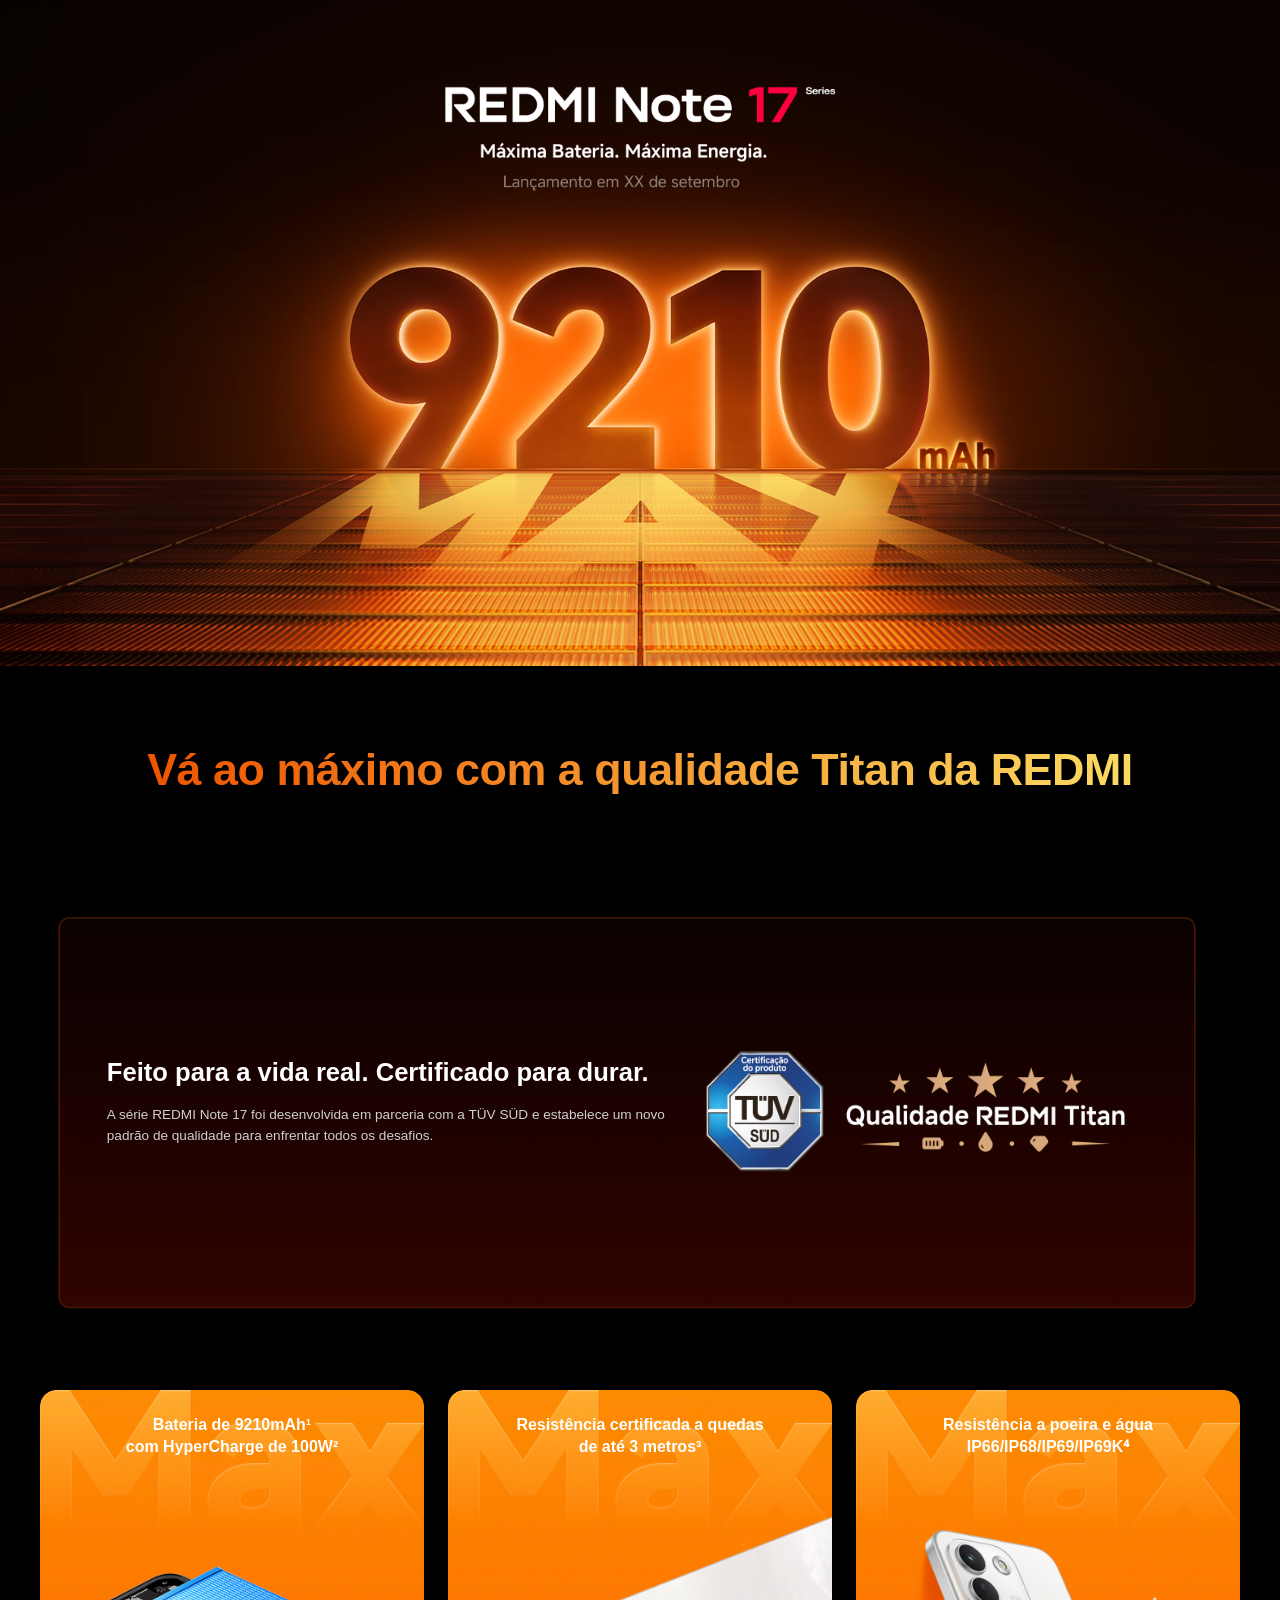
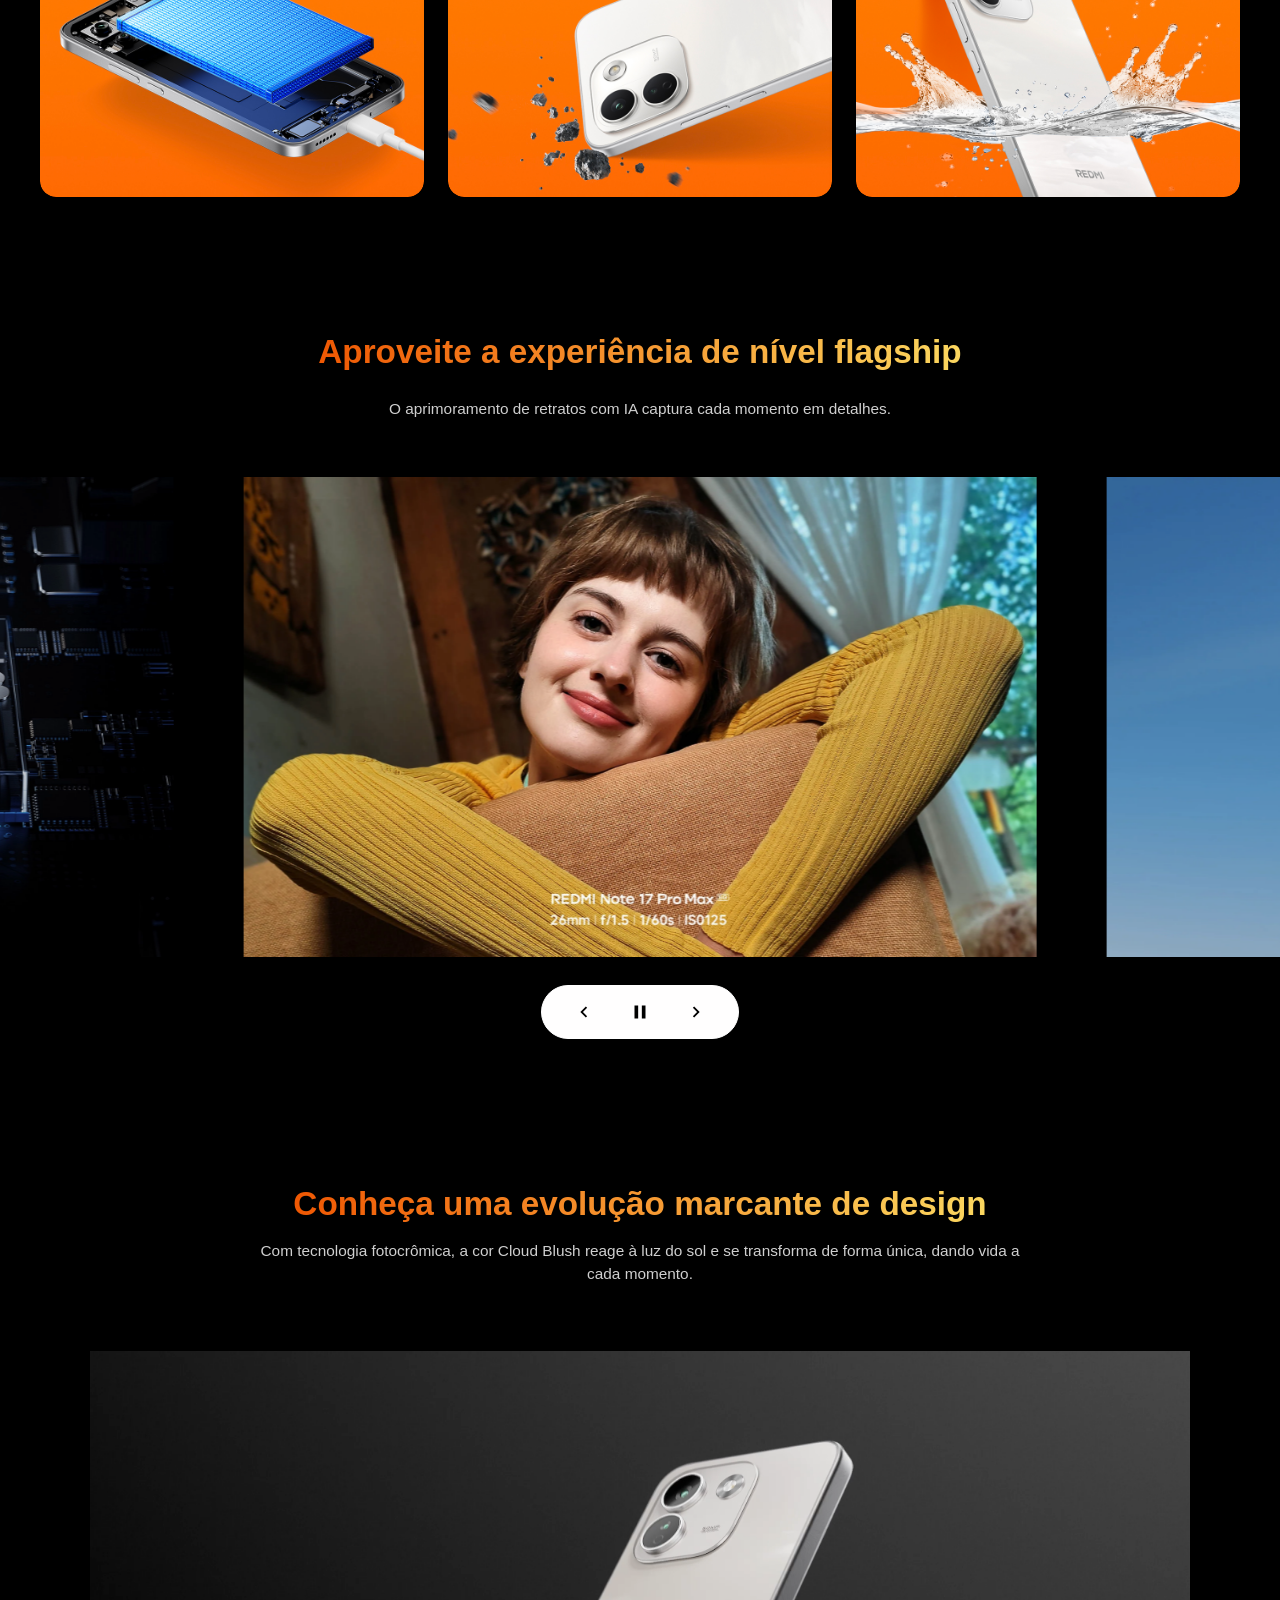
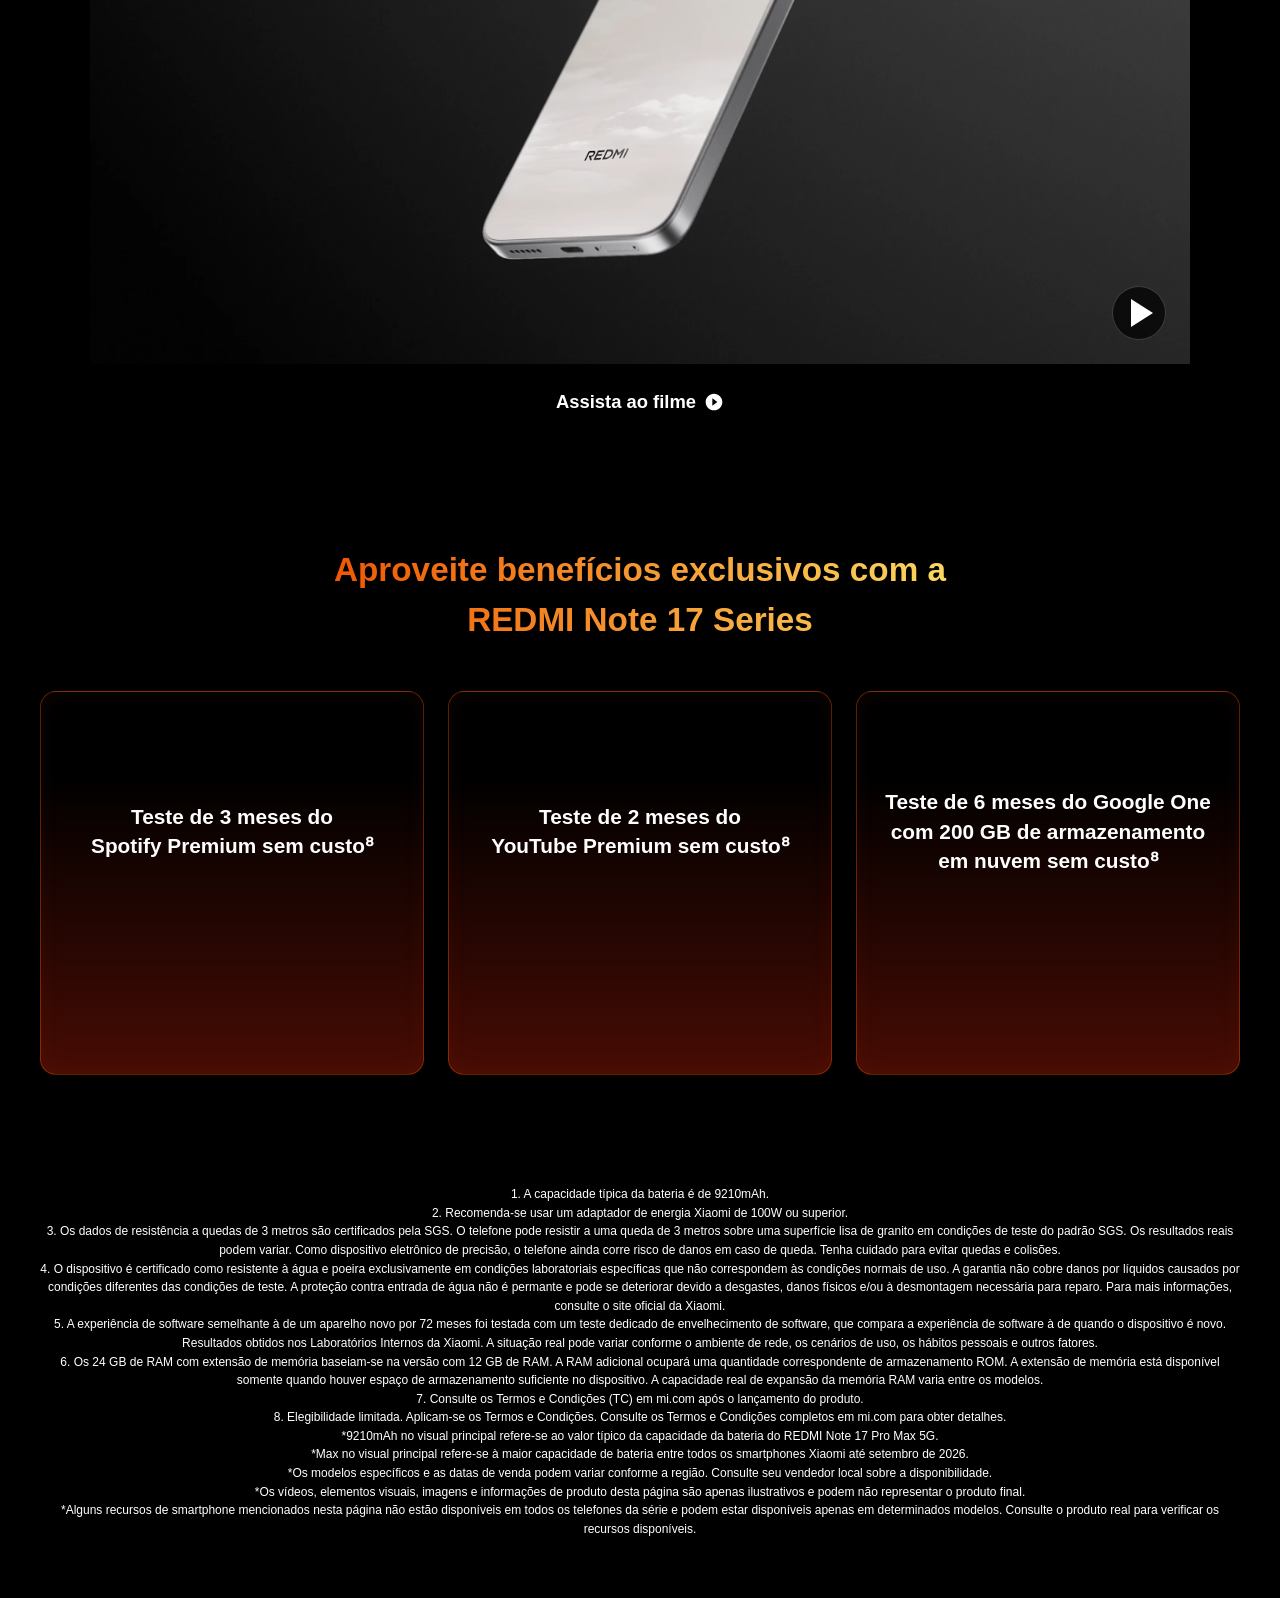
==== commit ddffd4bc: "vs01" ====
--- a/index.html
+++ b/index.html
@@ -93,25 +93,28 @@
 
             <div class="rn17-slider-wrapper">
                 <div class="rn17-slider-track" id="rn17-slider-track">
-                    <div class="rn17-slide" data-subtitle="Aproveite a experiência de nível flagship.">
+                    <div class="rn17-slide"
+                        data-subtitle="O aprimoramento de retratos com IA captura cada momento em detalhes.">
                         <picture>
                             <source media="(max-width: 768px)" srcset="assets/mob/slide-mob-01.webp">
                             <img src="assets/Desk/Imagem 6.webp" alt="Retrato IA REDMI Note 17" loading="lazy">
                         </picture>
                     </div>
-                    <div class="rn17-slide" data-subtitle="O aprimoramento de retratos com IA captura cada momento em detalhes.">
+                    <div class="rn17-slide" data-subtitle="Aproveite a experiência de nível flagship.">
                         <picture>
                             <source media="(max-width: 768px)" srcset="assets/mob/slide-mob-03.webp">
                             <img src="assets/Desk/Imagem 7.webp" alt="Retrato Praia REDMI Note 17" loading="lazy">
                         </picture>
                     </div>
-                    <div class="rn17-slide" data-subtitle="Poderoso Snapdragon® 6 Gen 5 com uma experiência de software como nova por 72 meses ⁵">
+                    <div class="rn17-slide"
+                        data-subtitle="Poderoso Snapdragon® 6 Gen 5 com uma experiência de software como nova por 72 meses ⁵">
                         <picture>
                             <source media="(max-width: 768px)" srcset="assets/mob/slide-mob-02.webp">
                             <img src="assets/Desk/Imagem 8.webp" alt="Snapdragon 6 Gen 5" loading="lazy">
                         </picture>
                     </div>
-                    <div class="rn17-slide" data-subtitle="Até 24 GB de RAM com expansão de memória para um funcionamento mais fluido ⁶">
+                    <div class="rn17-slide"
+                        data-subtitle="Até 24 GB de RAM com expansão de memória para um funcionamento mais fluido ⁶">
                         <picture>
                             <source media="(max-width: 768px)" srcset="assets/mob/slide-mob-04.webp">
                             <img src="assets/Desk/Imagem 9.webp" alt="12GB + 12GB RAM" loading="lazy">
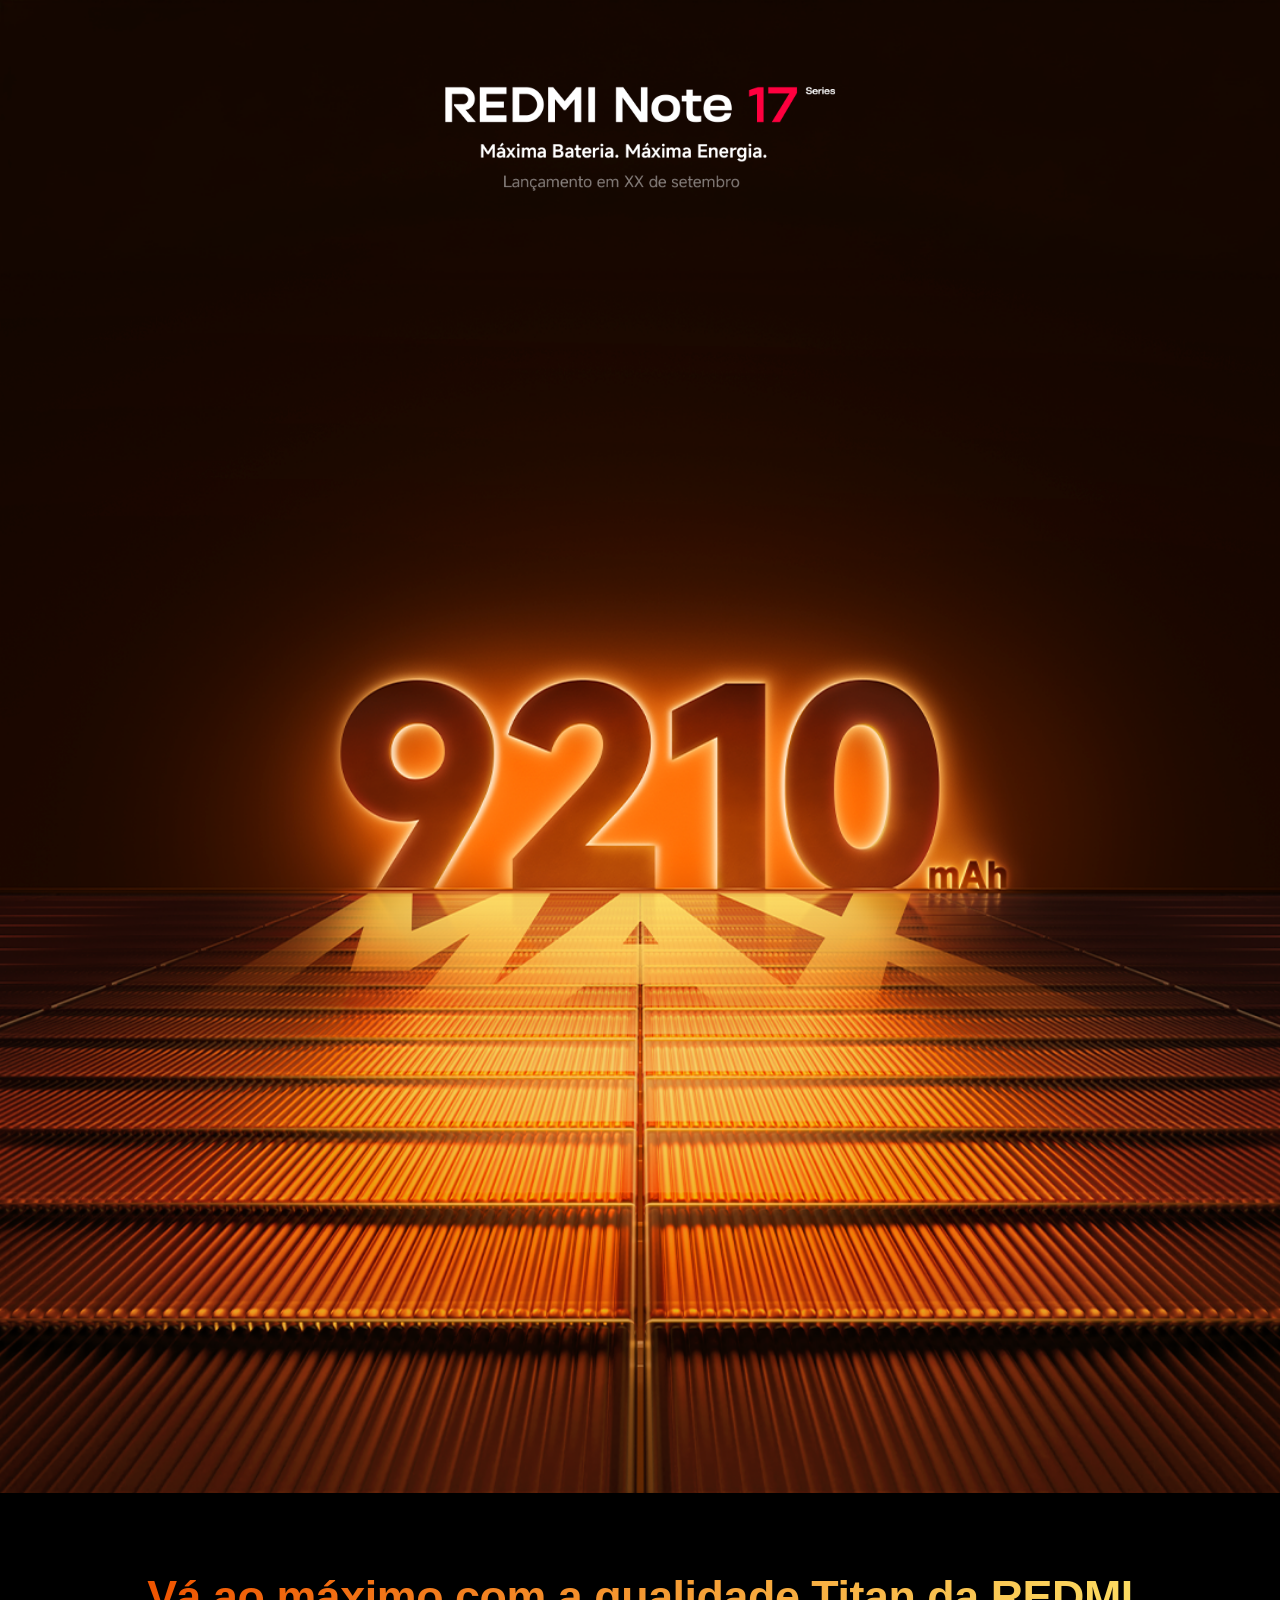
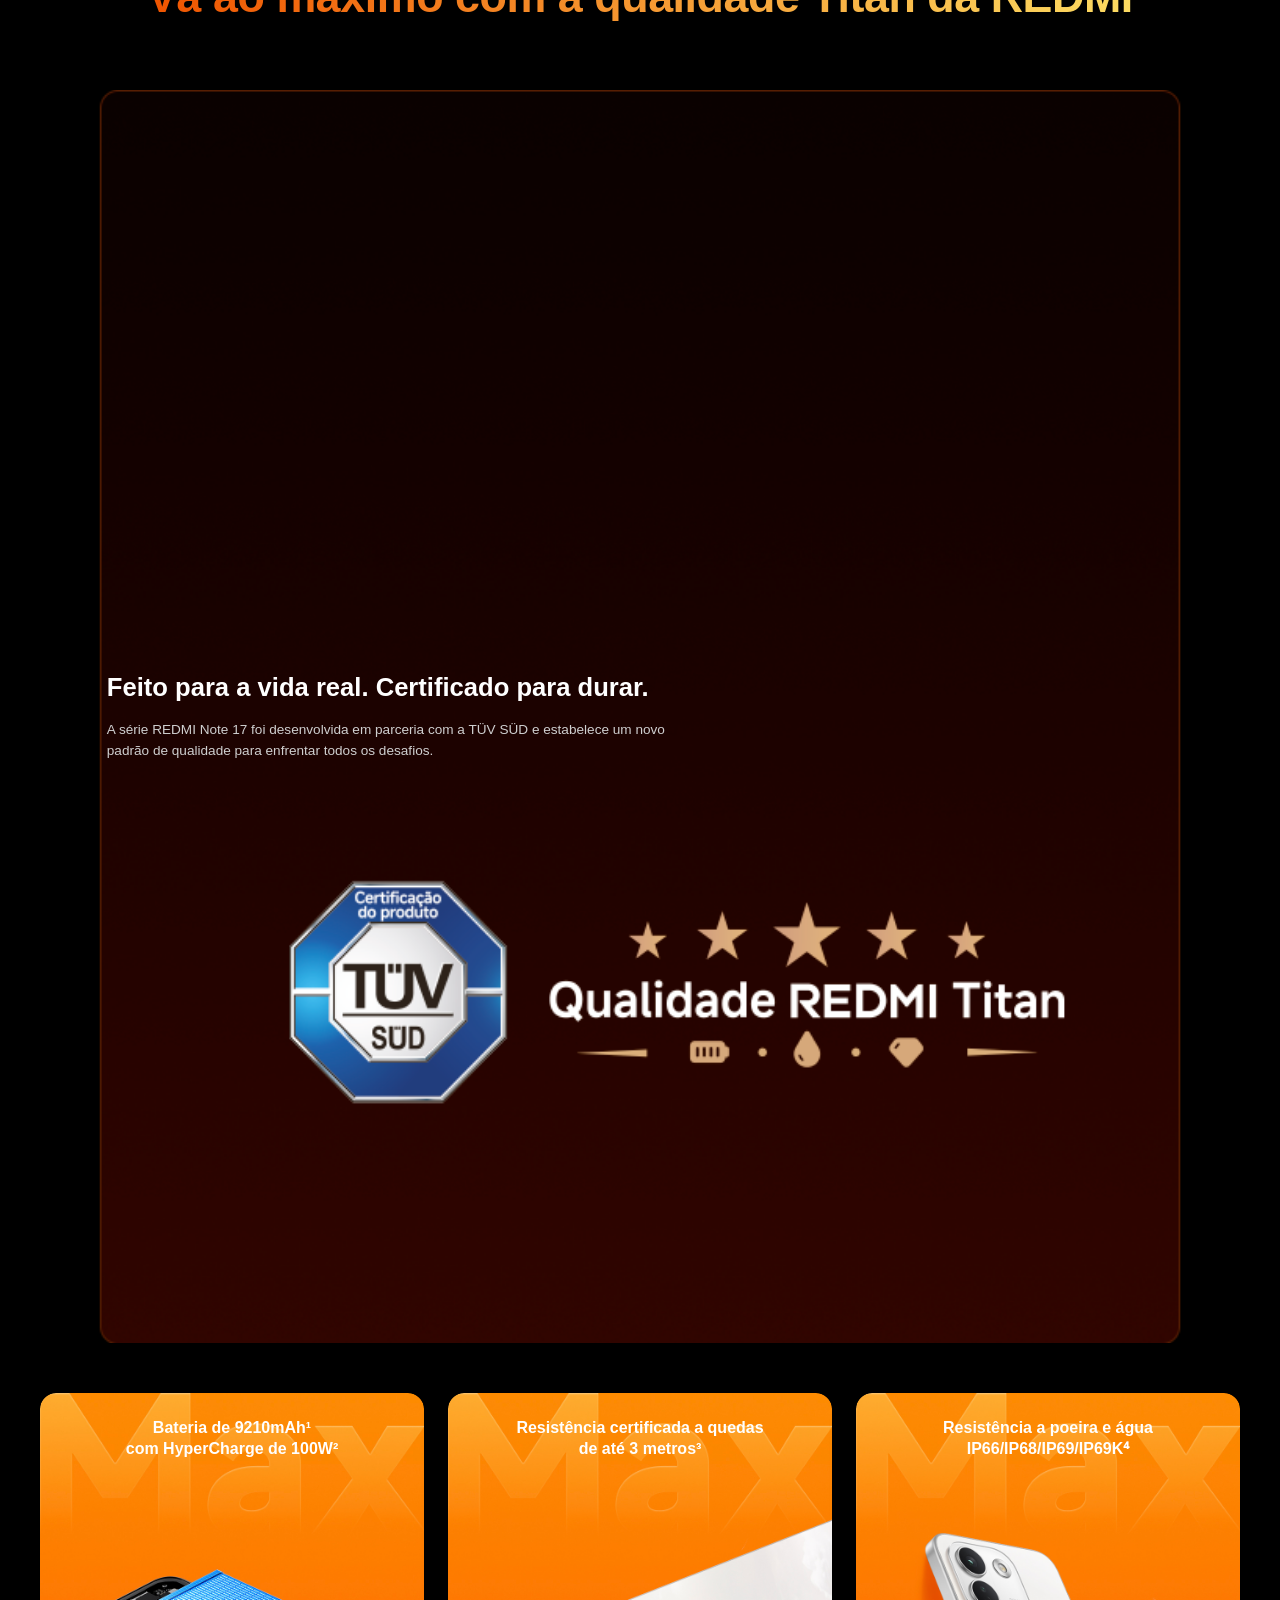
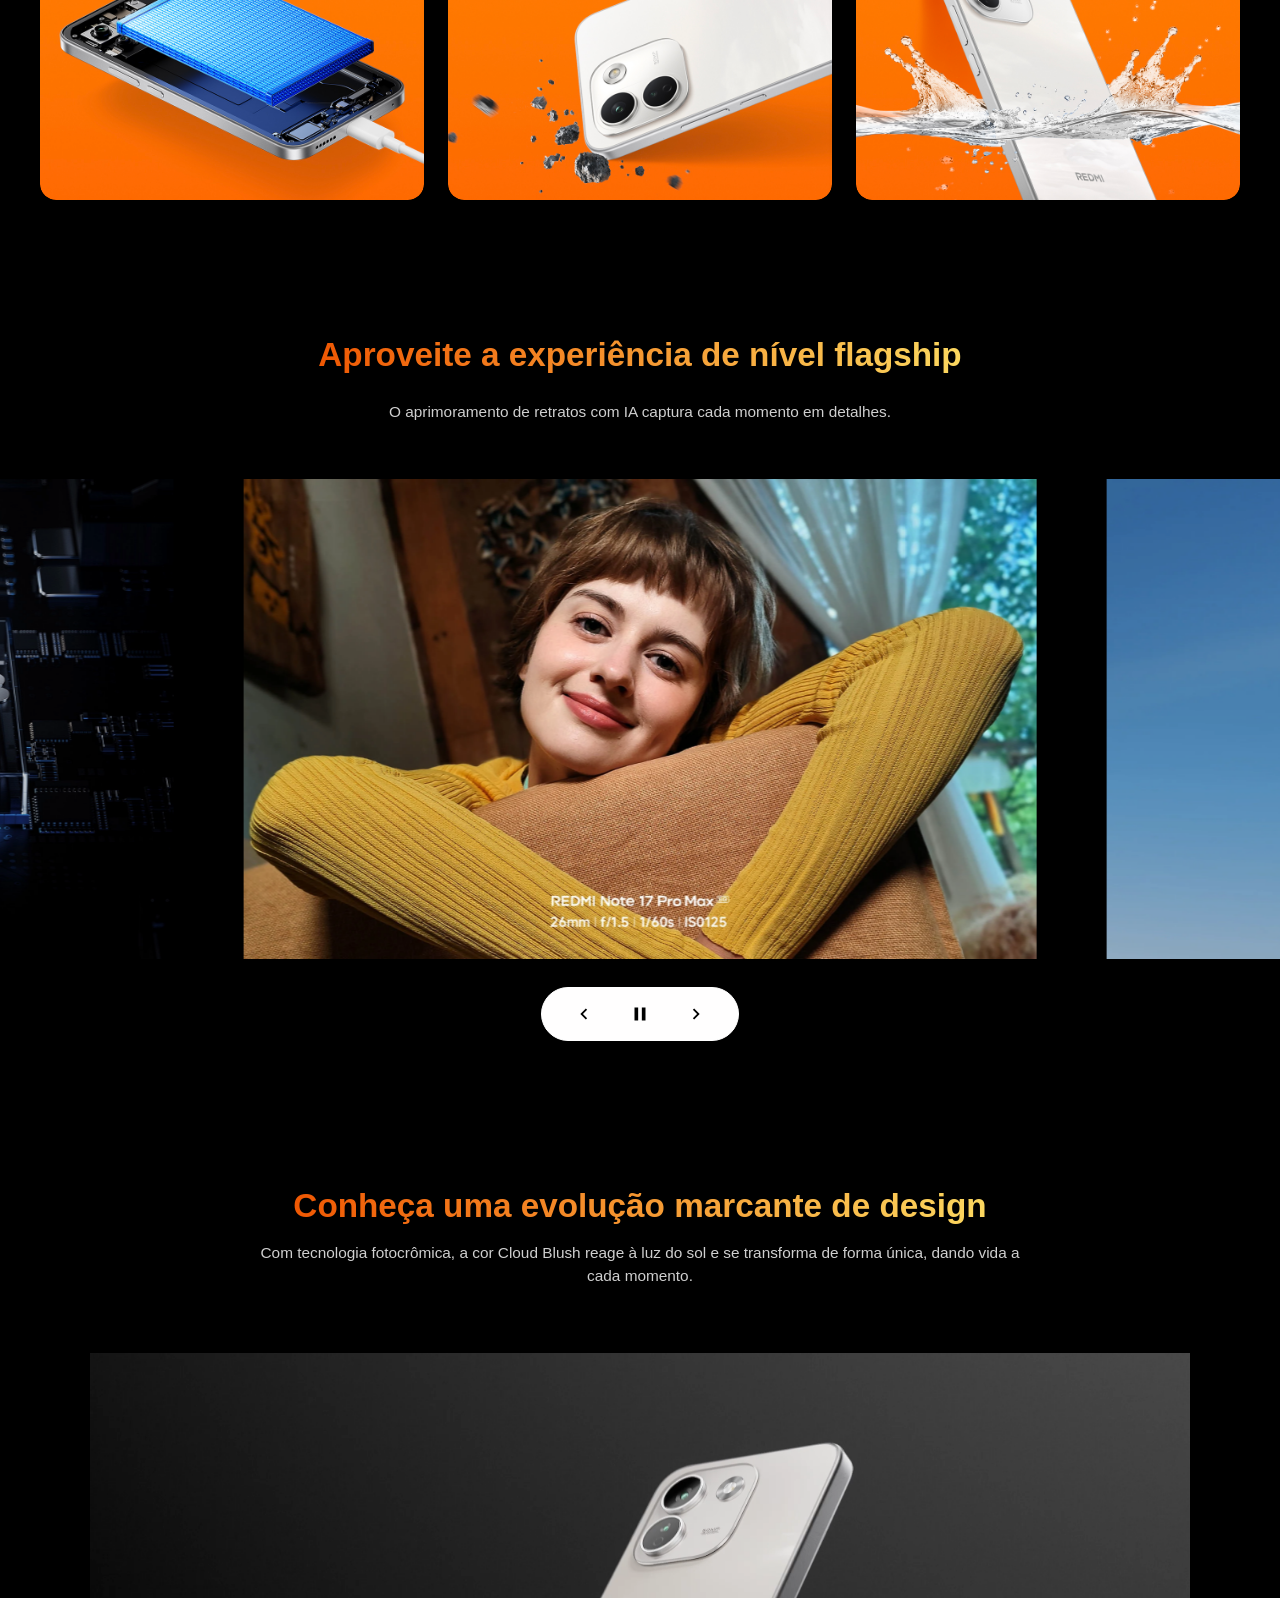
==== commit b18faf6f: "vs01" ====
--- a/index.html
+++ b/index.html
@@ -100,9 +100,10 @@
                             <img src="assets/Desk/Imagem 6.webp" alt="Retrato IA REDMI Note 17" loading="lazy">
                         </picture>
                     </div>
-                    <div class="rn17-slide" data-subtitle="Aproveite a experiência de nível flagship.">
-                        <picture>
-                            <source media="(max-width: 768px)" srcset="assets/mob/slide-mob-03.webp">
+                    <div class="rn17-slide"
+                        data-subtitle="Tela CrystalRes AMOLED 1.5K de 6,83 para uma visualização envolvente">
+                        <picture>
+                            <source media=" (max-width: 768px)" srcset="assets/mob/slide-mob-03.webp">
                             <img src="assets/Desk/Imagem 7.webp" alt="Retrato Praia REDMI Note 17" loading="lazy">
                         </picture>
                     </div>
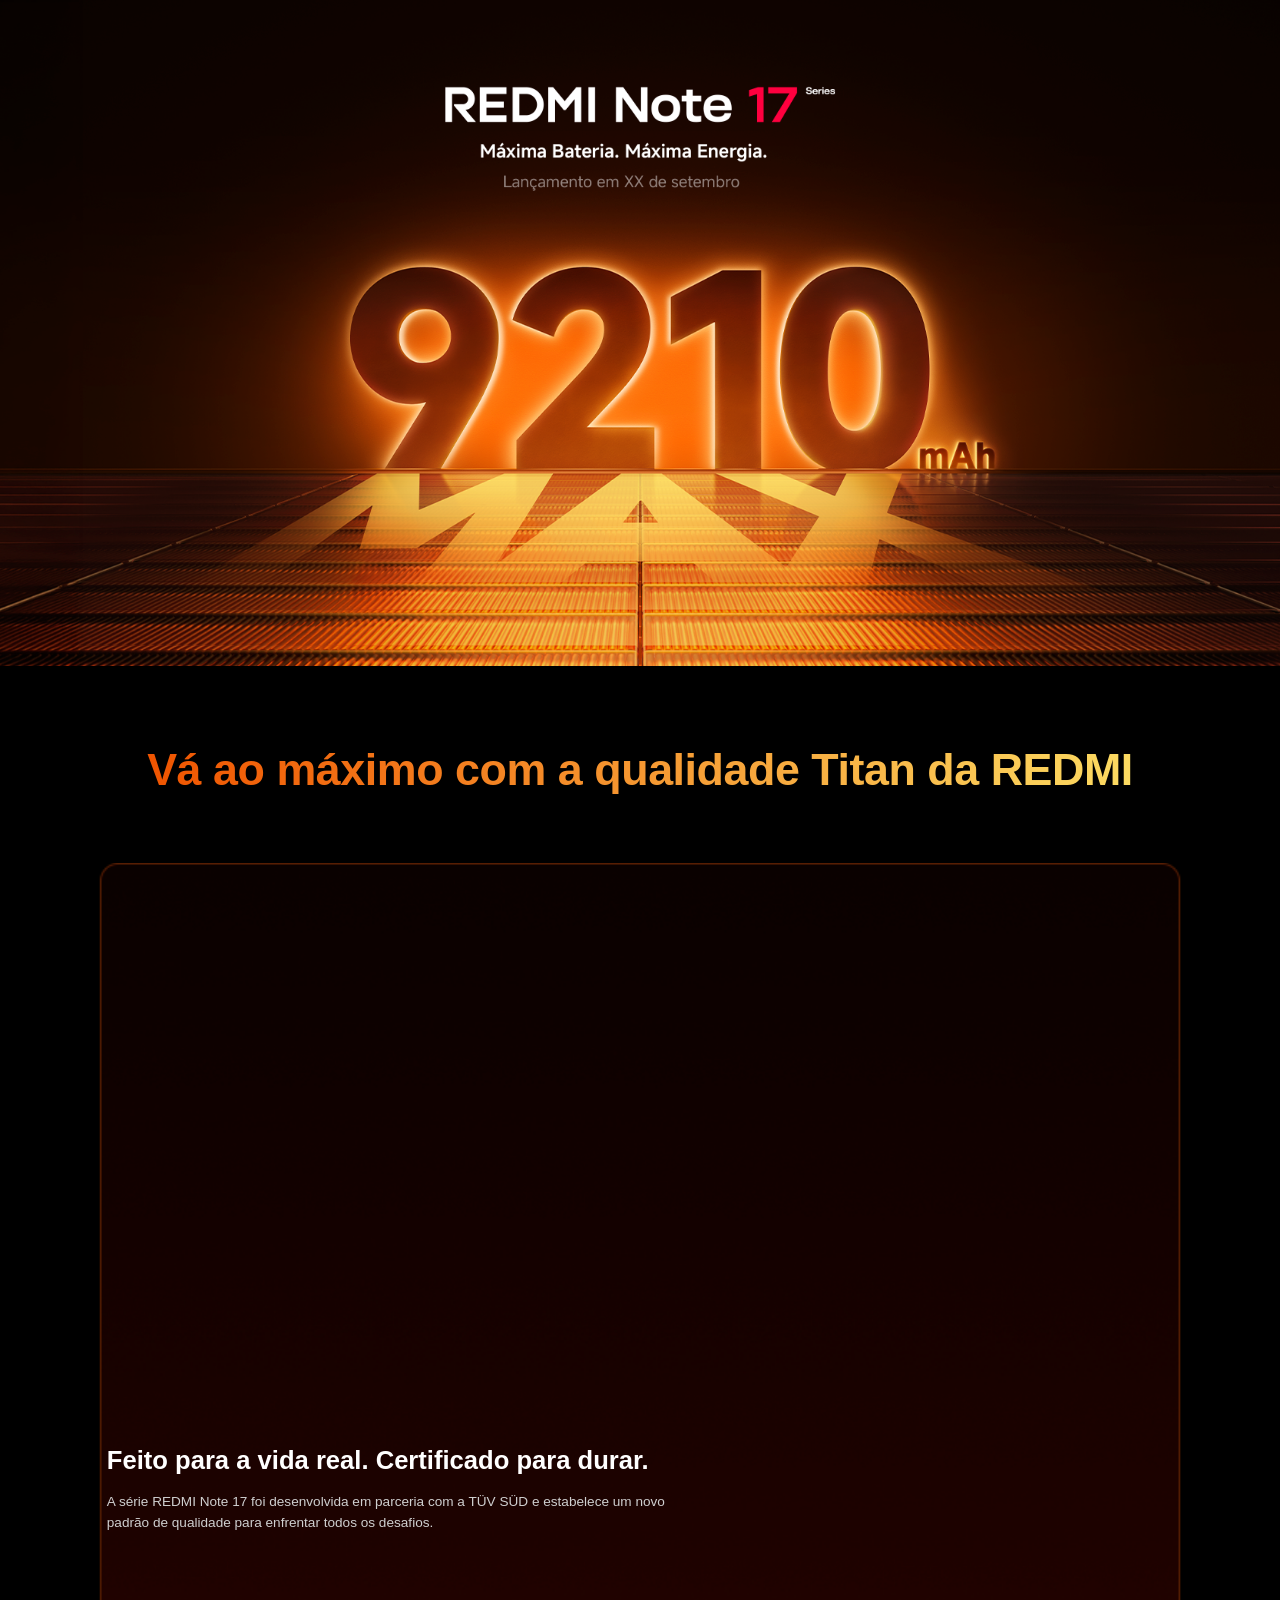
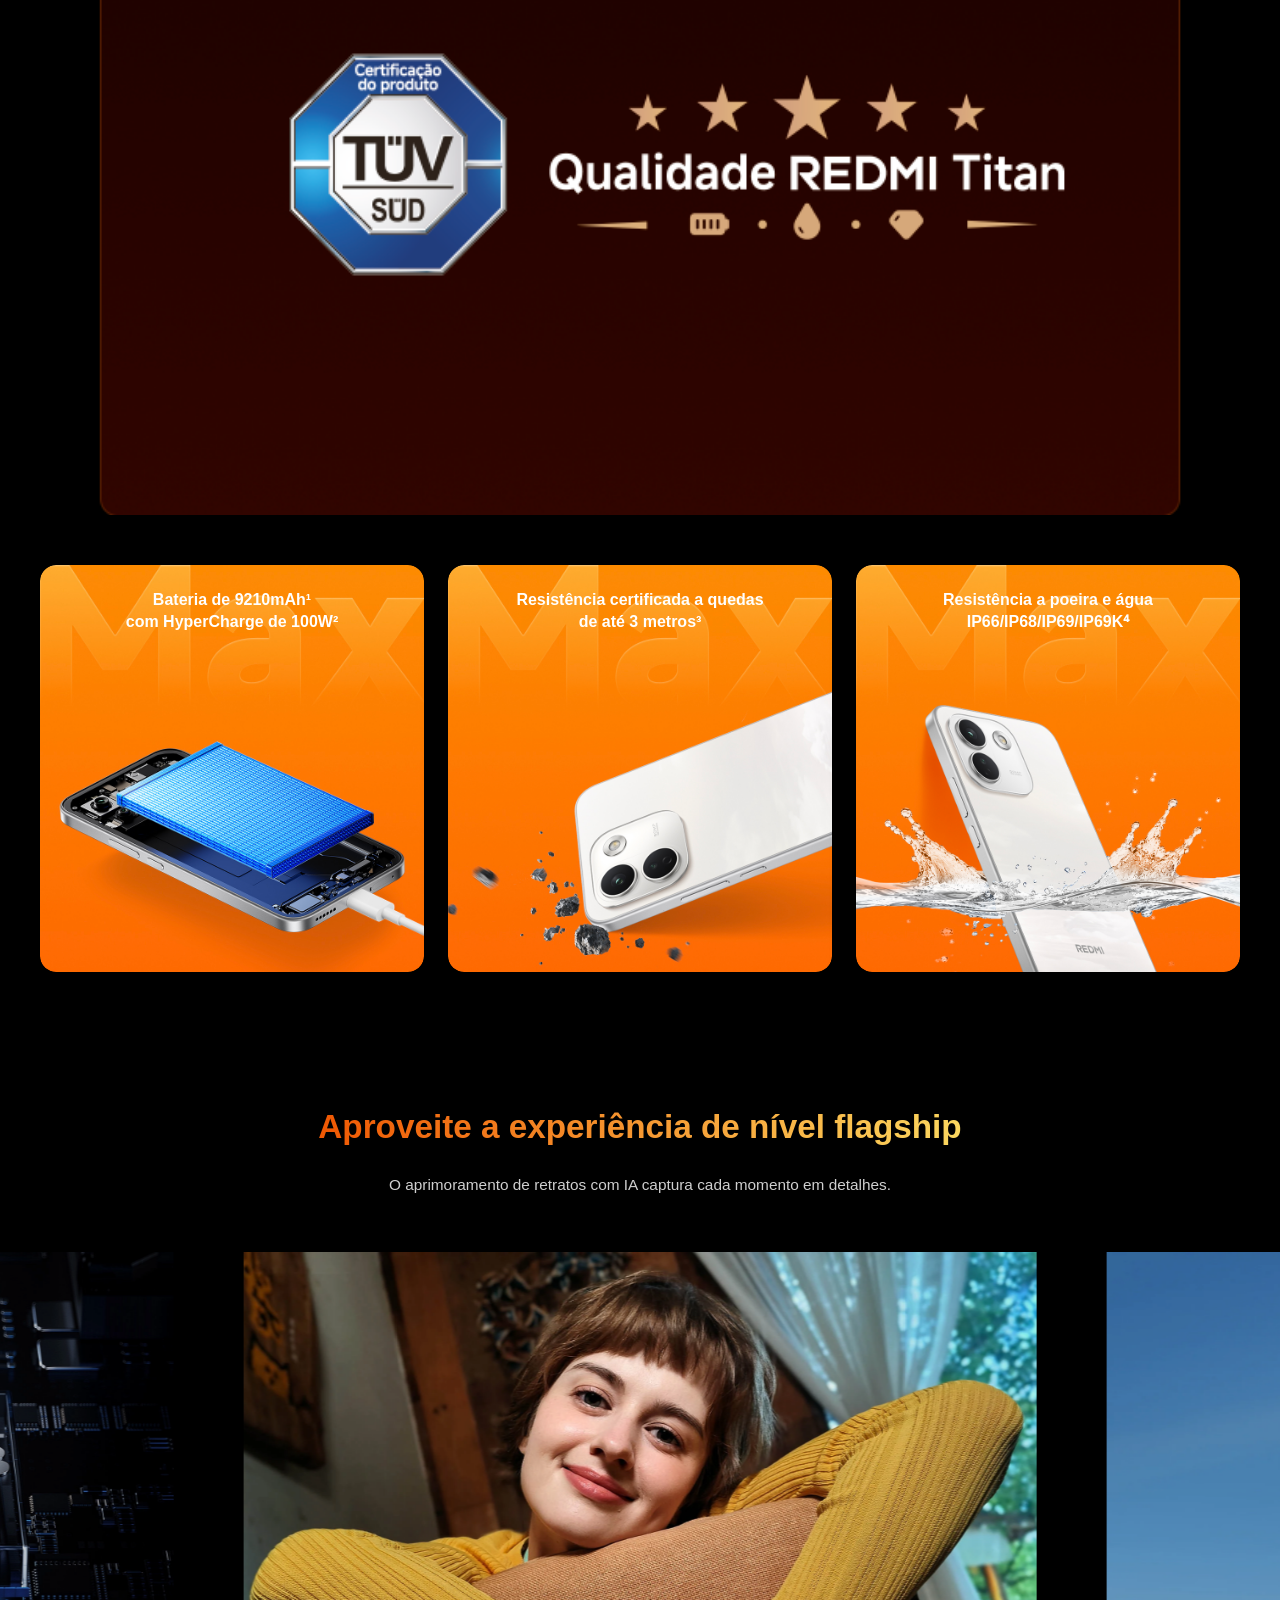
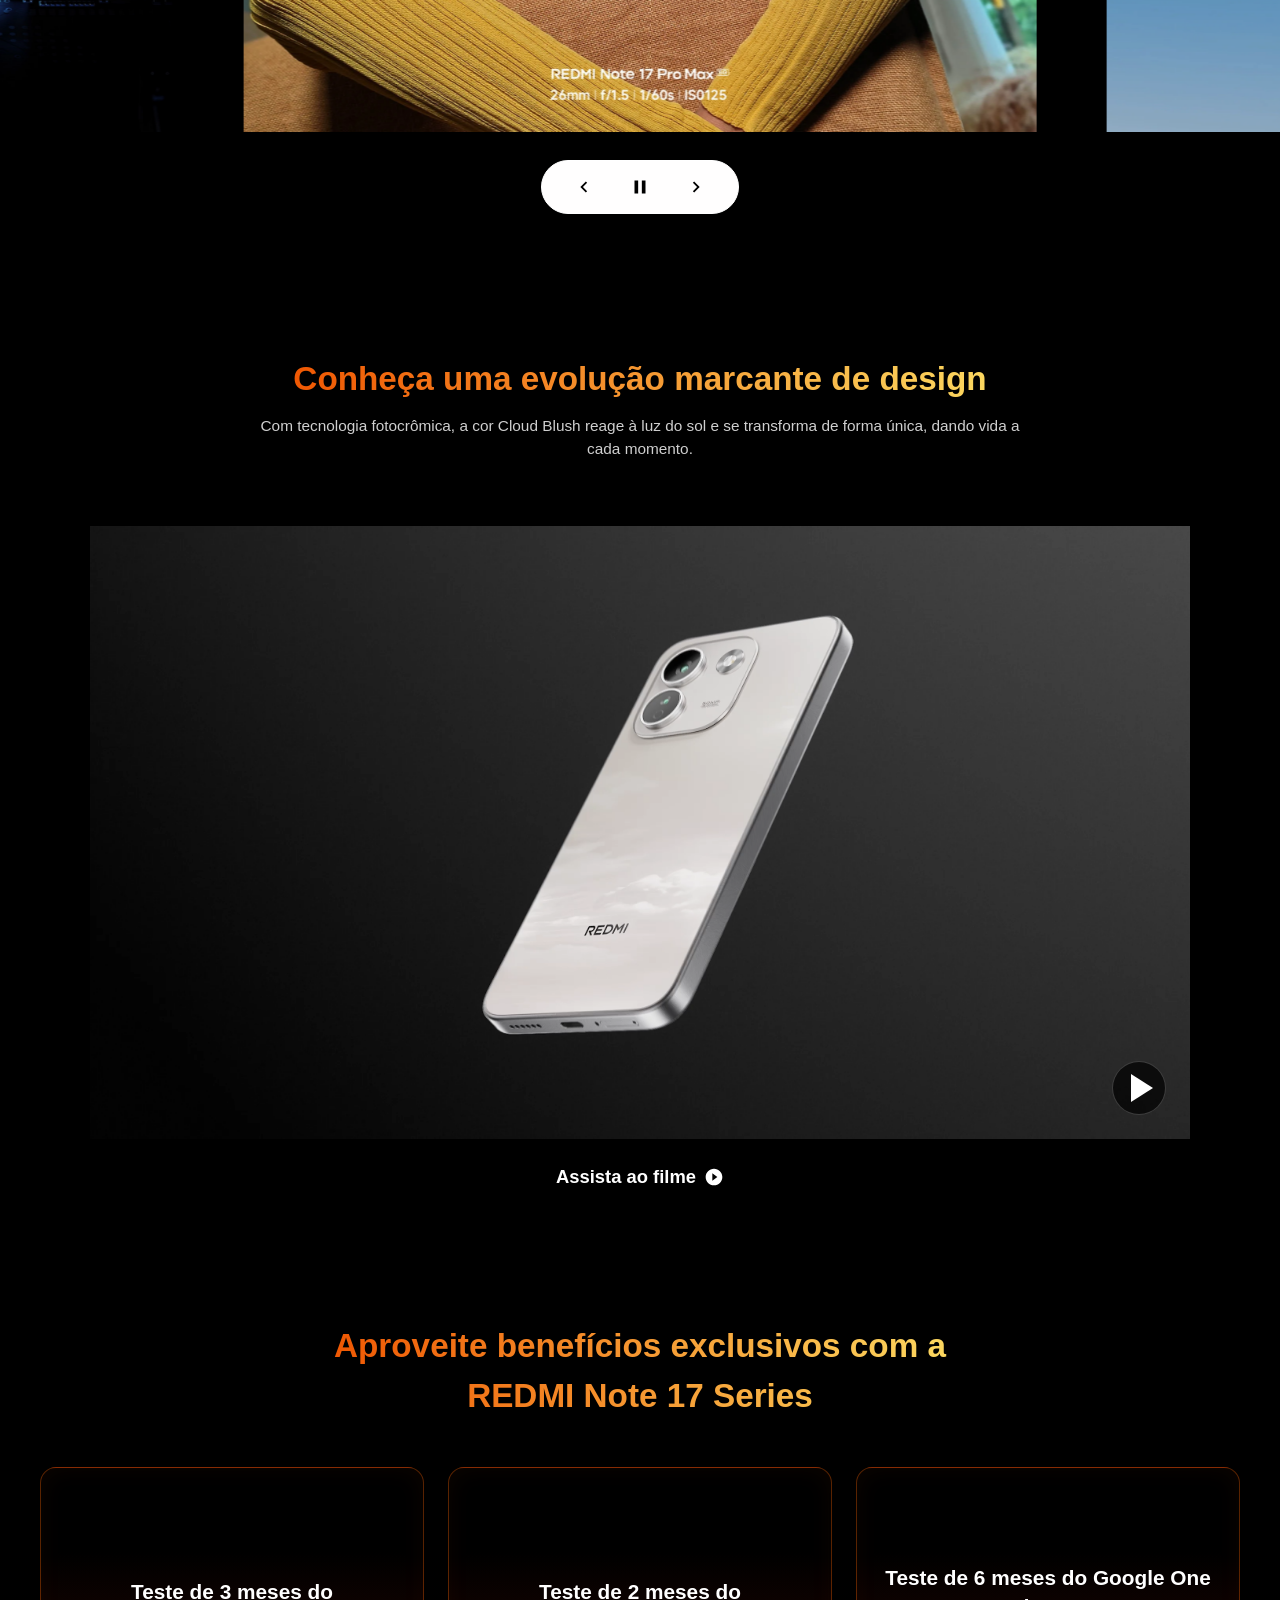
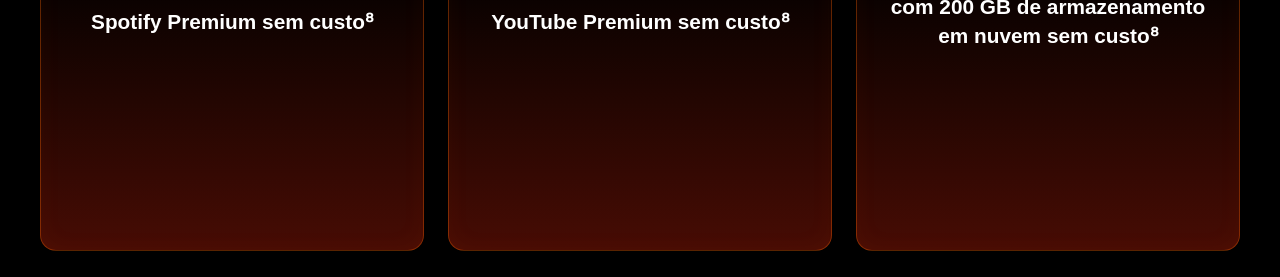
==== commit 335b7e9d: "vs01" ====
--- a/index.html
+++ b/index.html
@@ -213,47 +213,49 @@
         <!-- 9. DISCLAIMER FINAL -->
         <footer class="rn17-disclaimer">
             <div class="rn17-disclaimer__content">
-                <p>1. A capacidade típica da bateria é de 9210mAh.<br>2. Recomenda-se usar um adaptador de energia
+                <p>1. A capacidade típica da bateria é de 9210mAh.<br><br>2. Recomenda-se usar um adaptador de energia
                     Xiaomi de
-                    100W ou superior.<br>3. Os dados de resistência a quedas de 3 metros são certificados pela SGS. O
+                    100W ou superior.<br><br>3. Os dados de resistência a quedas de 3 metros são certificados pela
+                    SGS.<br>O
                     telefone pode resistir a uma queda de 3 metros sobre uma superfície lisa de granito em condições de
-                    teste do padrão SGS. Os resultados reais podem variar. Como dispositivo eletrônico de precisão, o
-                    telefone ainda corre risco de danos em caso de queda. Tenha cuidado para evitar quedas e
-                    colisões.<br>4.
-                    O dispositivo é certificado como resistente à água e poeira exclusivamente em condições
-                    laboratoriais
-                    específicas que não correspondem às condições normais de uso. A garantia não cobre danos por
+                    teste do padrão SGS.<br>Os resultados reais podem variar.<br>Como dispositivo eletrônico de
+                    precisão,
+                    o
+                    telefone ainda corre risco de danos em caso de queda.<br>Tenha cuidado para evitar quedas e
+                    colisões.<br><br>4. O dispositivo é certificado como resistente à água e poeira exclusivamente em
+                    condições laboratoriais
+                    específicas que não correspondem às condições normais de uso.<br>A garantia não cobre danos por
                     líquidos
-                    causados por condições diferentes das condições de teste. A proteção contra entrada de água não é
+                    causados por condições diferentes das condições de teste.<br>A proteção contra entrada de água não é
                     permante e pode se deteriorar devido a desgastes, danos físicos e/ou à desmontagem necessária para
-                    reparo. Para mais informações, consulte o site oficial da Xiaomi.<br>5. A experiência de software
+                    reparo. Para mais informações, consulte o site oficial da Xiaomi.<br><br>5. A experiência de
+                    software
                     semelhante à de um aparelho novo por 72 meses foi testada com um teste dedicado de envelhecimento de
-                    software, que compara a experiência de software à de quando o dispositivo é novo. Resultados obtidos
+                    software, que compara a experiência de software à de quando o dispositivo é novo.<br>Resultados
+                    obtidos
                     nos
-                    Laboratórios Internos da Xiaomi. A situação real pode variar conforme o ambiente de rede, os
+                    Laboratórios Internos da Xiaomi.<br>A situação real pode variar conforme o ambiente de rede, os
                     cenários de
-                    uso, os hábitos pessoais e outros fatores.<br>6. Os 24 GB de RAM com extensão de memória baseiam-se
+                    uso, os hábitos pessoais e outros fatores.<br><br>6. Os 24 GB de RAM com extensão de memória
+                    baseiam-se
                     na
-                    versão com 12 GB de RAM. A RAM adicional ocupará uma quantidade correspondente de armazenamento ROM.
-                    A
-                    extensão de memória está disponível somente quando houver espaço de armazenamento suficiente no
-                    dispositivo. A capacidade real de expansão da memória RAM varia entre os modelos.<br>7. Consulte os
-                    Termos e Condições (TC) em mi.com após o lançamento do produto.<br>8. Elegibilidade limitada.
-                    Aplicam-se
-                    os Termos e Condições. Consulte os Termos e Condições completos em mi.com para obter
-                    detalhes.<br>*9210mAh no visual principal refere-se ao valor típico da capacidade da bateria do
-                    REDMI
-                    Note 17 Pro Max 5G.<br>*Max no visual principal refere-se à maior capacidade de bateria entre todos
-                    os
-                    smartphones Xiaomi até setembro de 2026.<br>*Os modelos específicos e as datas de venda podem variar
-                    conforme a região. Consulte seu vendedor local sobre a disponibilidade.<br>*Os vídeos, elementos
-                    visuais, imagens e informações de produto desta página são apenas ilustrativos e podem não
-                    representar o
-                    produto final.<br>*Alguns recursos de smartphone mencionados nesta página não estão disponíveis em
-                    todos
-                    os telefones da série e podem estar disponíveis apenas em determinados modelos. Consulte o produto
-                    real
-                    para verificar os recursos disponíveis.</p>
+                    versão com 12 GB de RAM.<br>A RAM adicional ocupará uma quantidade correspondente de armazenamento
+                    ROM.<br> A extensão de memória está disponível somente quando houver espaço de armazenamento
+                    suficiente no dispositivo.<br>A capacidade real de expansão da memória RAM varia entre os
+                    modelos.<br><br>7. Consulte seu vendedor local sobre a disponibilidade.<br>
+                    *Os vídeos, elementos visuais, imagens e informações de produto desta página são apenas ilustrativos
+                    e podem não representar o produto final.<br>
+                    *Alguns recursos de smartphone mencionados nesta página não estão disponíveis em todos os telefones
+                    da série e podem estar disponíveis apenas em determinados modelos.<br>Consulte o produto real para
+                    verificar os recursos disponíveis.<br><br>
+                    8. Elegibilidade limitada.<br>Aplicam-se os Termos e Condições.<br>Consulte os Termos e Condições
+                    completos em mi.com para obter detalhes.<br>
+                    *9210mAh no visual principal refere-se ao valor típico da capacidade da bateria do REDMI Note 17 Pro
+                    Max 5G.<br>
+                    *Max no visual principal refere-se à maior capacidade de bateria entre todos os smartphones Xiaomi
+                    até setembro de 2026.<br>
+                    *Os modelos específicos e as datas de venda podem variar conforme a região.
+                </p>
             </div>
         </footer>
 
--- a/css/style.css
+++ b/css/style.css
@@ -303,7 +303,7 @@
     font-size: clamp(0.9rem, 1.2vw, 1.15rem);
     color: var(--rn17-text-secondary);
     margin: 0 auto 36px auto;
-    max-width: 800px;
+    max-width: 831px;
     padding: 0 20px;
     line-height: 1.5;
     text-align: center;
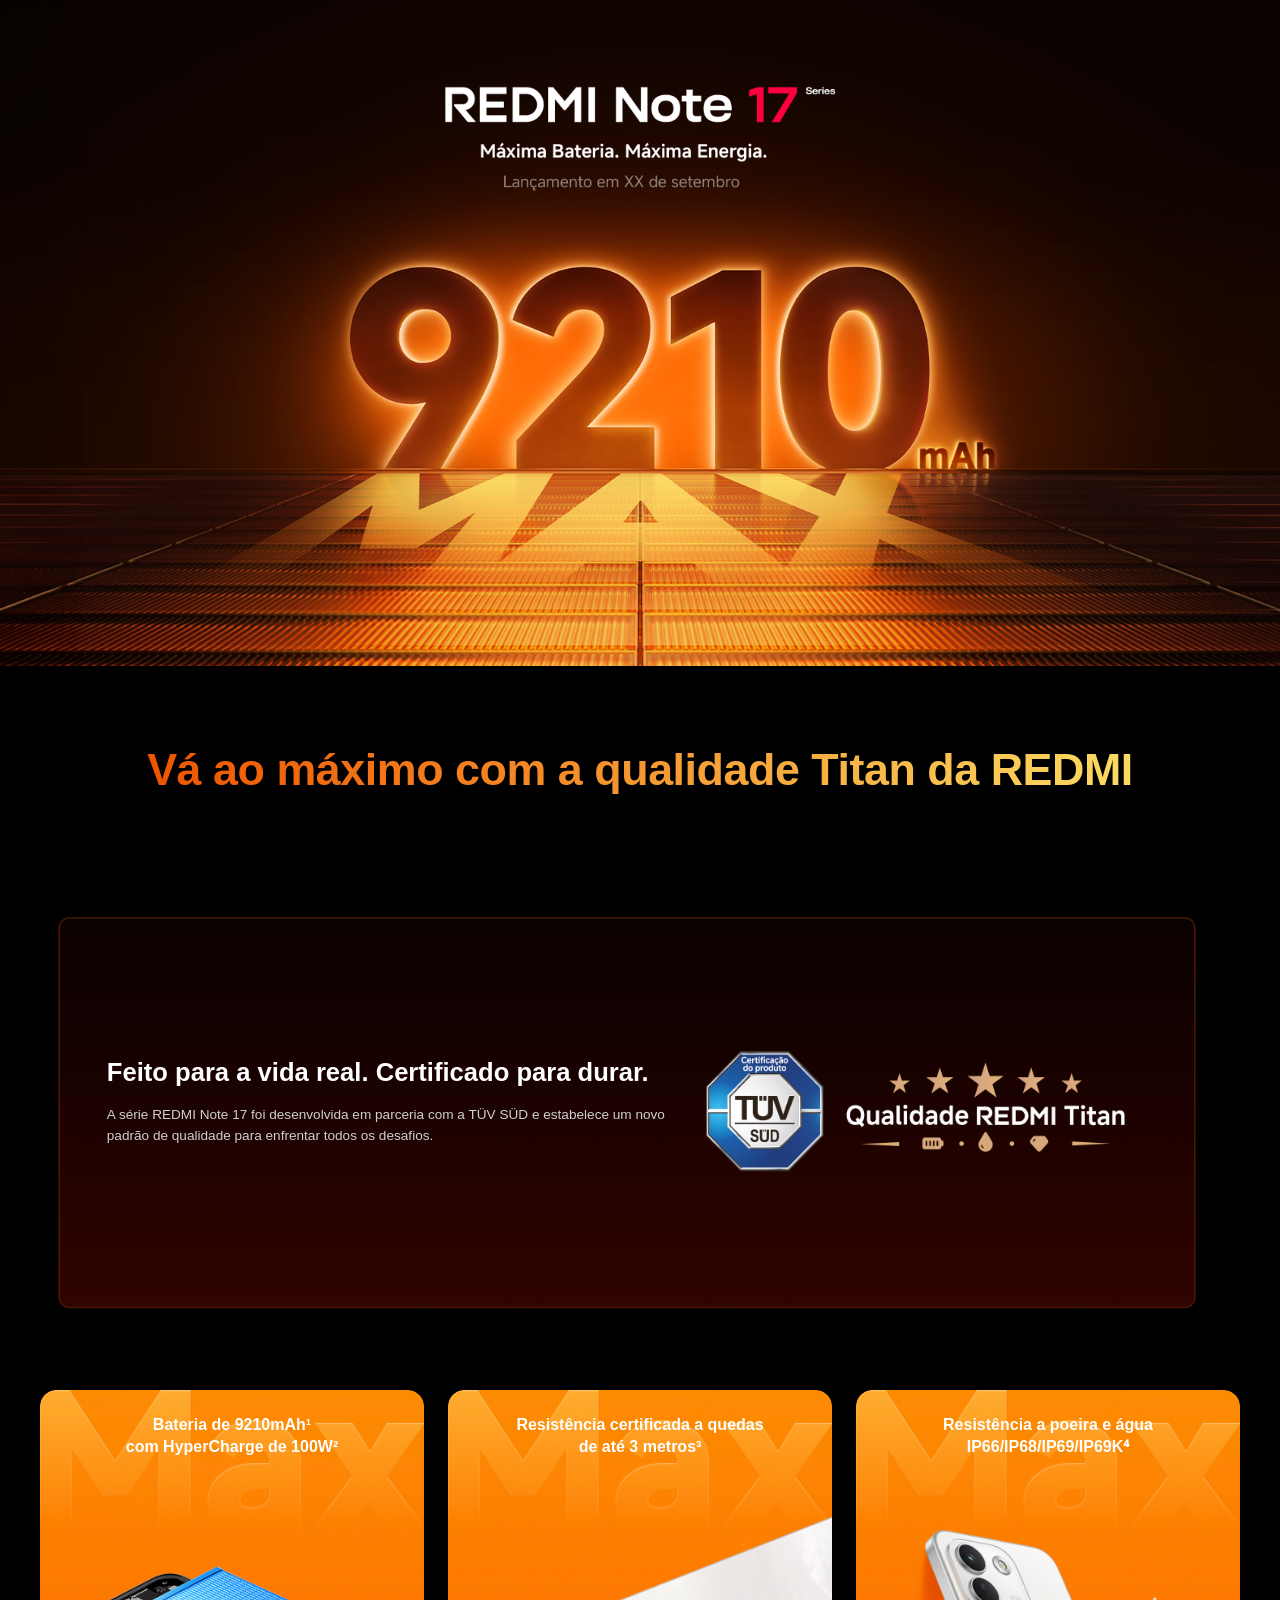
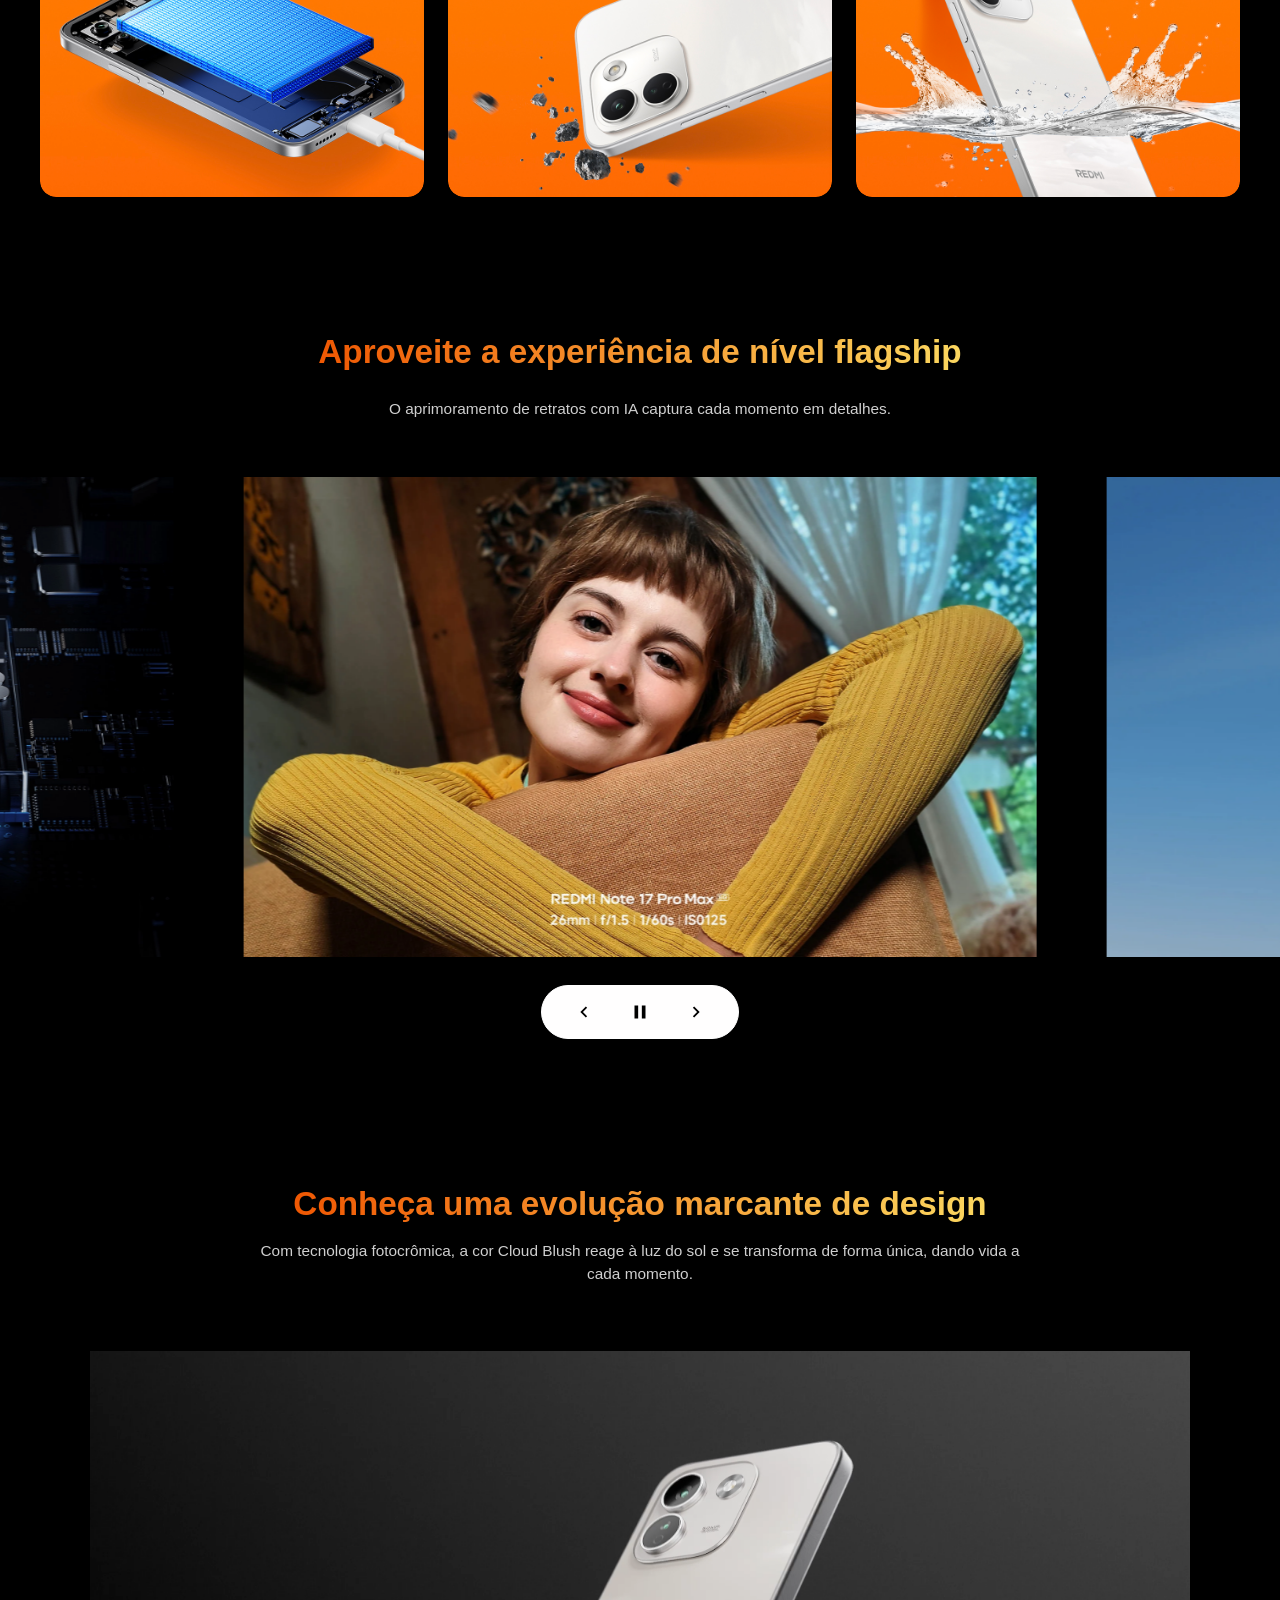
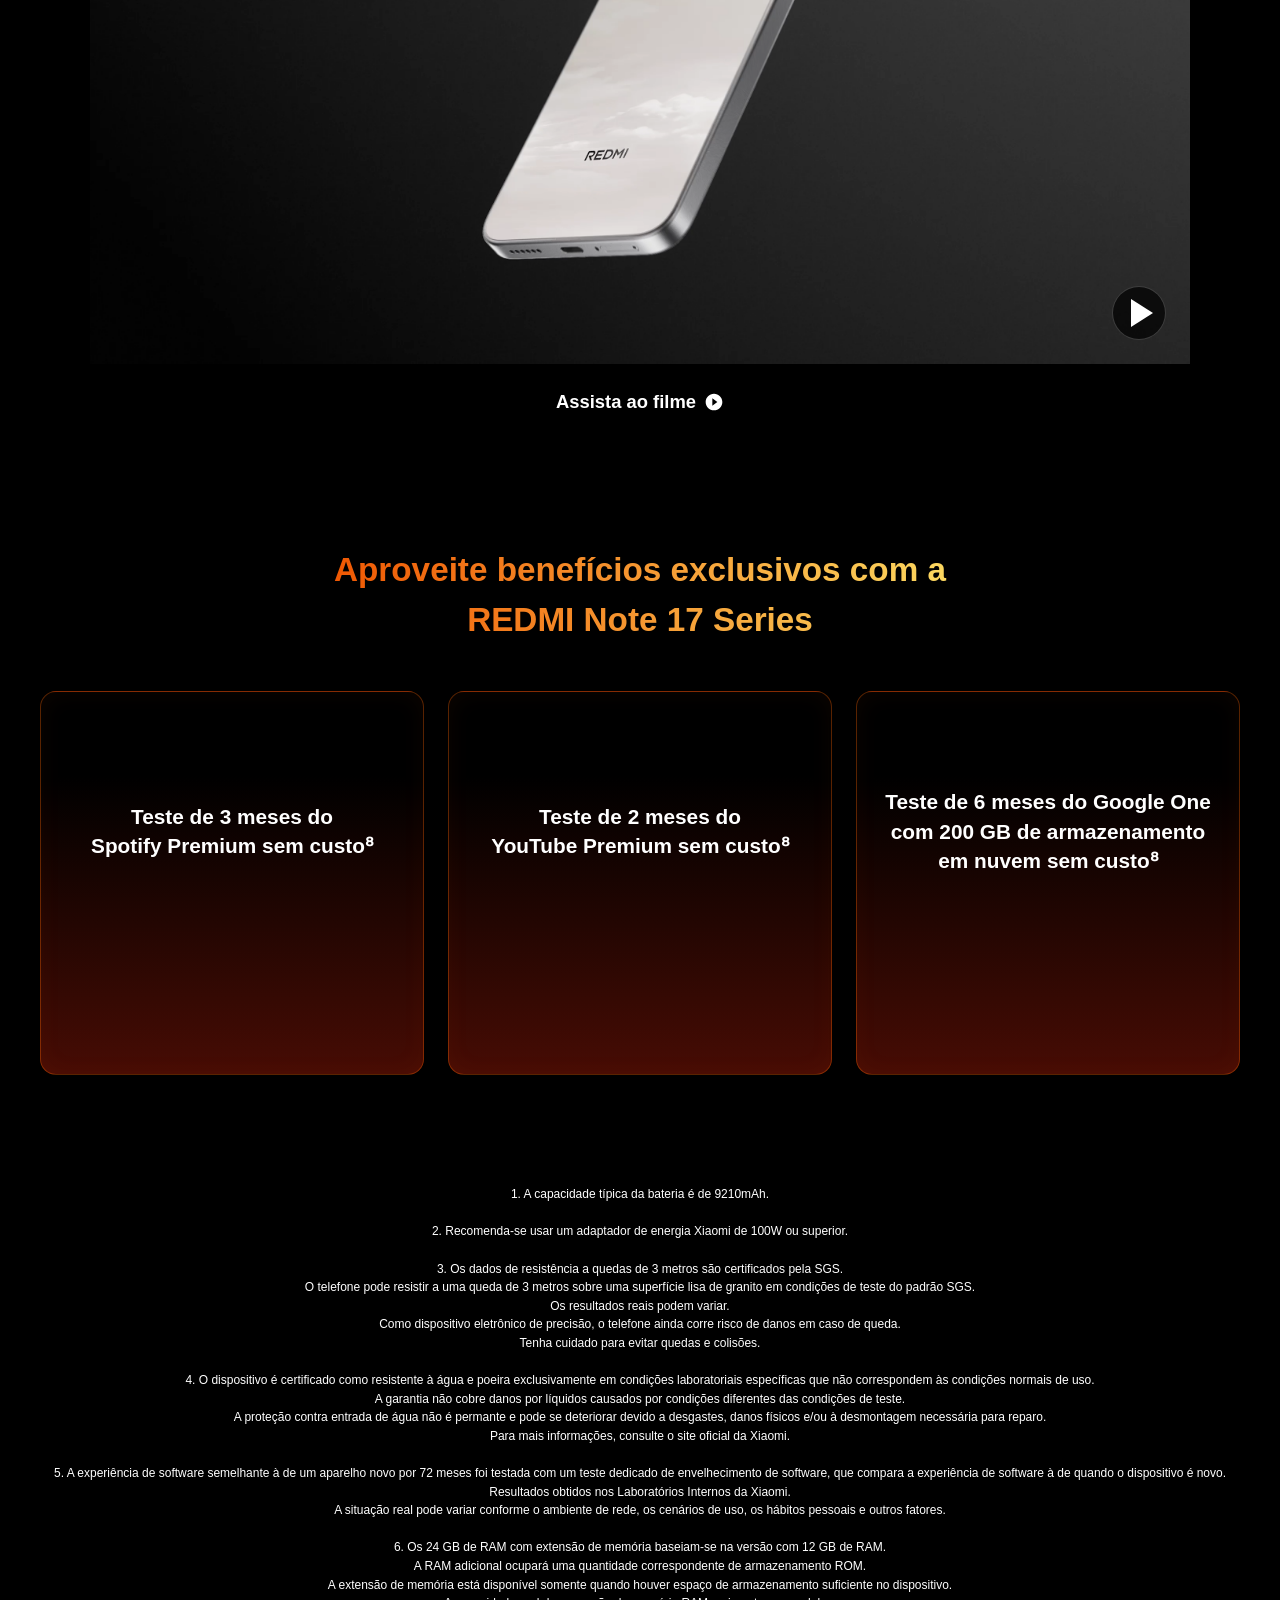
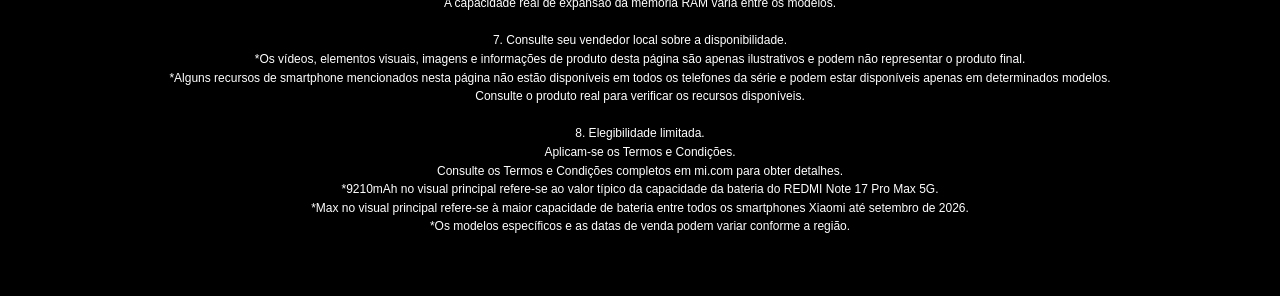
==== commit e4dde6b5: "Ajusta texto de advertências do Redmi Reformulou a redação dos avisos de segurança, resistência e ga" ====
--- a/index.html
+++ b/index.html
@@ -216,19 +216,18 @@
                 <p>1. A capacidade típica da bateria é de 9210mAh.<br><br>2. Recomenda-se usar um adaptador de energia
                     Xiaomi de
                     100W ou superior.<br><br>3. Os dados de resistência a quedas de 3 metros são certificados pela
-                    SGS.<br>O
-                    telefone pode resistir a uma queda de 3 metros sobre uma superfície lisa de granito em condições de
+                    SGS.<br>O telefone pode resistir a uma queda de 3 metros sobre uma superfície lisa de granito em
+                    condições de
                     teste do padrão SGS.<br>Os resultados reais podem variar.<br>Como dispositivo eletrônico de
-                    precisão,
-                    o
-                    telefone ainda corre risco de danos em caso de queda.<br>Tenha cuidado para evitar quedas e
+                    precisão, o telefone ainda corre risco de danos em caso de queda.<br>Tenha cuidado para evitar
+                    quedas e
                     colisões.<br><br>4. O dispositivo é certificado como resistente à água e poeira exclusivamente em
                     condições laboratoriais
                     específicas que não correspondem às condições normais de uso.<br>A garantia não cobre danos por
                     líquidos
                     causados por condições diferentes das condições de teste.<br>A proteção contra entrada de água não é
                     permante e pode se deteriorar devido a desgastes, danos físicos e/ou à desmontagem necessária para
-                    reparo. Para mais informações, consulte o site oficial da Xiaomi.<br><br>5. A experiência de
+                    reparo.<br>Para mais informações, consulte o site oficial da Xiaomi.<br><br>5. A experiência de
                     software
                     semelhante à de um aparelho novo por 72 meses foi testada com um teste dedicado de envelhecimento de
                     software, que compara a experiência de software à de quando o dispositivo é novo.<br>Resultados
--- a/css/style.css
+++ b/css/style.css
@@ -963,7 +963,7 @@
 
     /* 9. DISCLAIMER */
     .rn17-disclaimer {
-        padding: 28px 16px 50px;
+        padding: 2.5rem;
     }
 
     .rn17-disclaimer__content {
